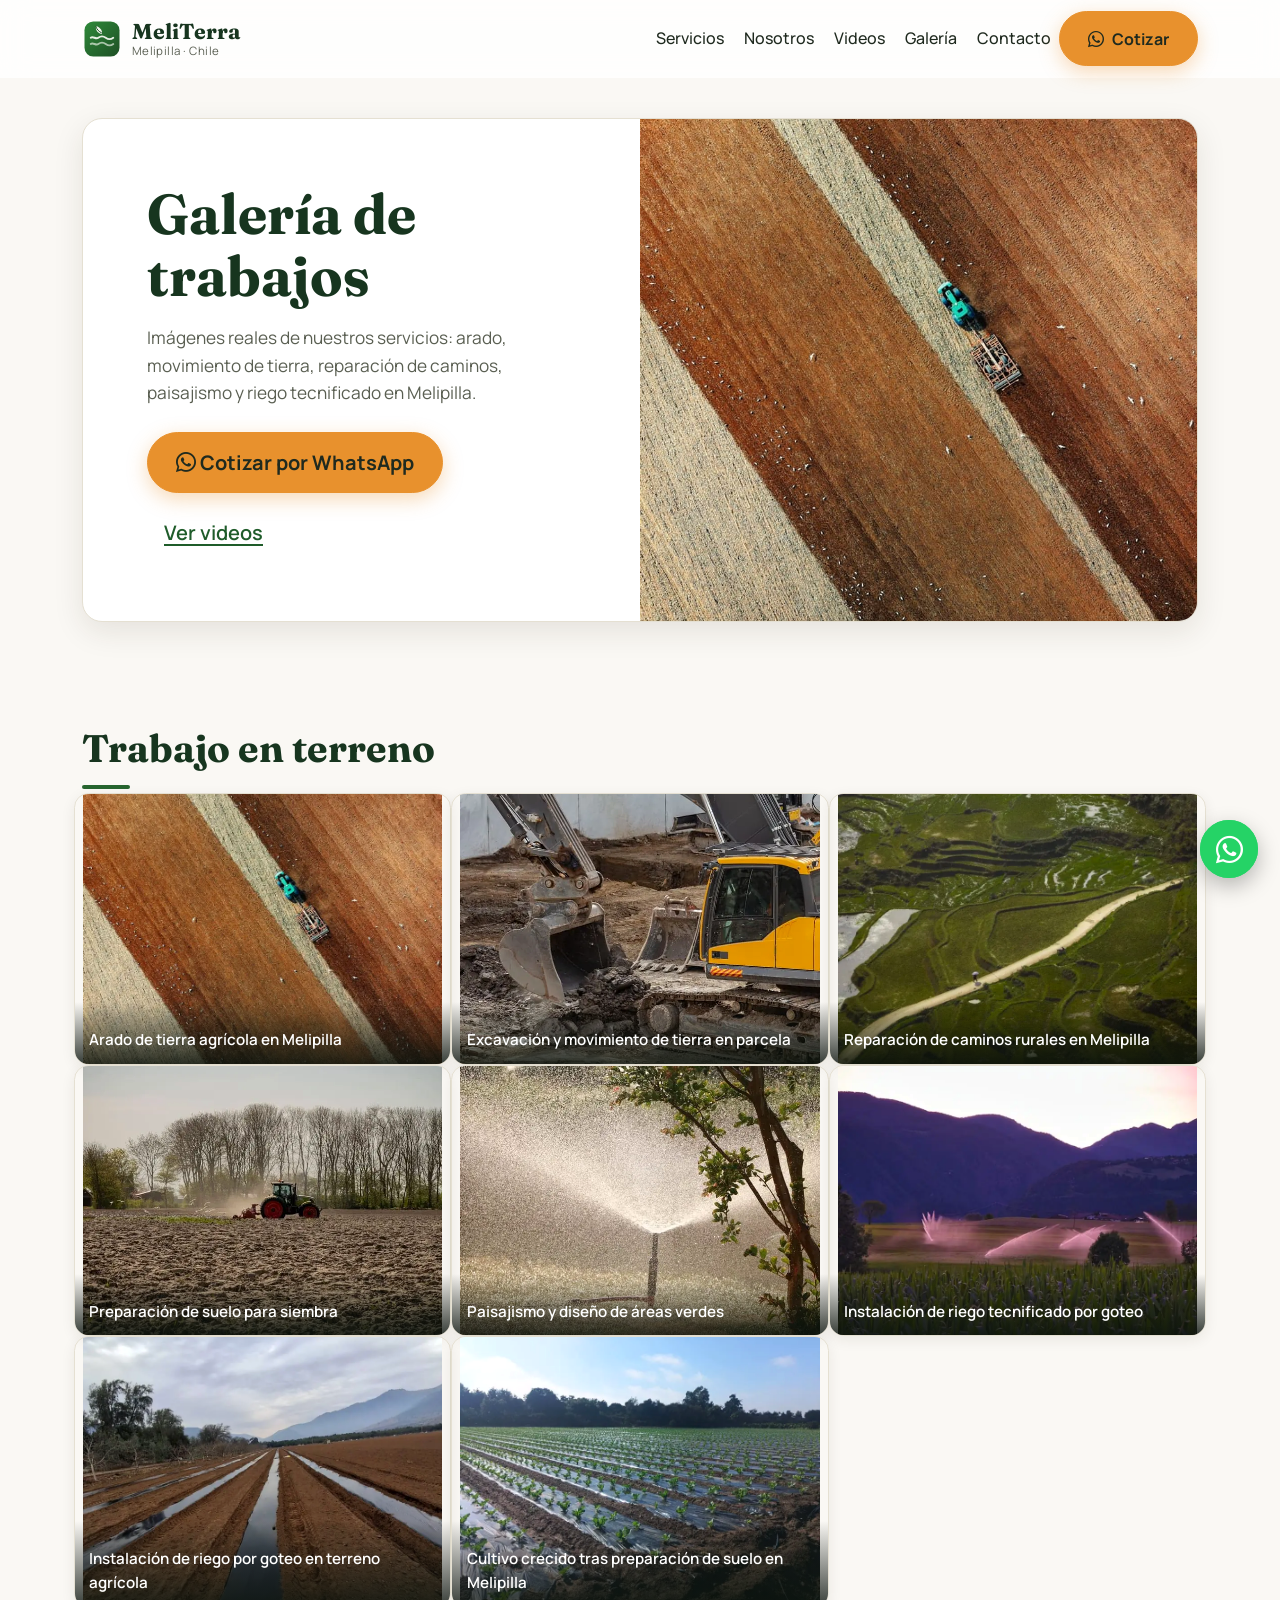
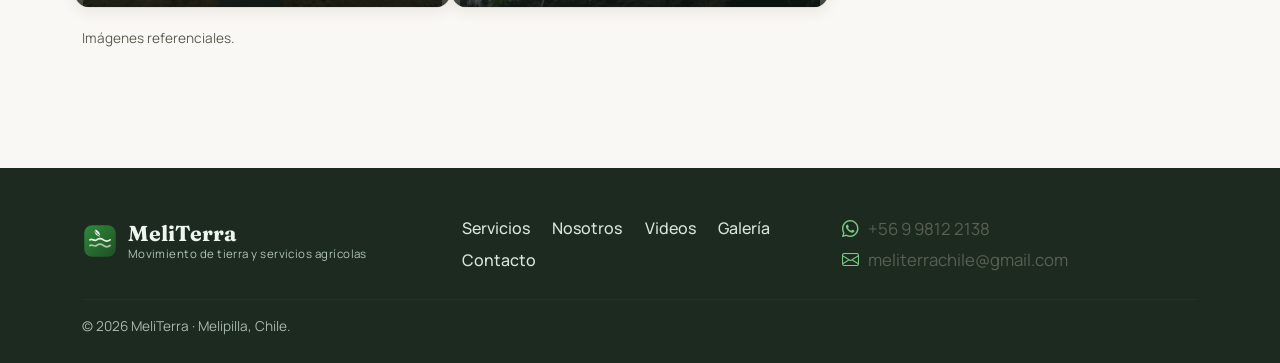
==== galeria.html @ a05f2b7d "Move gallery to galeria.html, add CTA section in index, update nav and sitemap" ====
<!DOCTYPE html>
<html lang="es" data-bs-theme="light">
<head>
  <meta charset="UTF-8">
  <meta name="viewport" content="width=device-width, initial-scale=1">
  <title>Galería — MeliTerra Melipilla</title>
  <meta name="description" content="Galería de fotos de MeliTerra: arado, movimiento de tierra, reparación de caminos, paisajismo y riego tecnificado en Melipilla y alrededores.">
  <meta name="theme-color" content="#27652f">
  <meta property="og:title" content="Galería — MeliTerra Melipilla">
  <meta property="og:description" content="Fotos de arado, movimiento de tierra, reparación de caminos, paisajismo y riego en Melipilla.">
  <meta property="og:type" content="website">
  <meta property="og:url" content="https://meliterra.cl/galeria.html">
  <meta property="og:image" content="https://meliterra.cl/assets/img/hero-tractor.jpg">
  <meta property="og:locale" content="es_CL">
  <meta name="twitter:card" content="summary_large_image">
  <meta name="twitter:title" content="Galería — MeliTerra Melipilla">
  <meta name="twitter:image" content="https://meliterra.cl/assets/img/hero-tractor.jpg">
  <link rel="canonical" href="https://meliterra.cl/galeria.html">
  <link rel="icon" href="assets/logo.svg" type="image/svg+xml">
  <link rel="preconnect" href="https://fonts.googleapis.com">
  <link rel="preconnect" href="https://fonts.gstatic.com" crossorigin>
  <link href="https://fonts.googleapis.com/css2?family=Fraunces:wght@600;700&family=Manrope:wght@400;500;600;700;800&display=swap" rel="stylesheet">
  <link href="https://cdn.jsdelivr.net/npm/bootstrap@5.3.3/dist/css/bootstrap.min.css" rel="stylesheet">
  <link href="https://cdn.jsdelivr.net/npm/bootstrap-icons@1.11.3/font/bootstrap-icons.min.css" rel="stylesheet">
  <link href="assets/css/styles.css" rel="stylesheet">
  <script type="application/ld+json">
  {
    "@context": "https://schema.org",
    "@type": "CollectionPage",
    "name": "Galería — MeliTerra Melipilla",
    "description": "Fotos de arado, movimiento de tierra, reparación de caminos, paisajismo y riego tecnificado en Melipilla y alrededores.",
    "url": "https://meliterra.cl/galeria.html",
    "isPartOf": {
      "@type": "WebSite",
      "name": "MeliTerra",
      "url": "https://meliterra.cl/"
    },
    "about": {
      "@type": "LocalBusiness",
      "name": "MeliTerra",
      "telephone": "+56998122138",
      "address": {
        "@type": "PostalAddress",
        "addressLocality": "Melipilla",
        "addressCountry": "CL"
      }
    }
  }
  </script>
</head>
<body>
  <a class="skip-link visually-hidden-focusable" href="#inicio">Saltar al contenido</a>

  <header class="site-header" id="topo">
    <nav class="navbar navbar-expand-lg" aria-label="Principal">
      <div class="container">
        <a class="navbar-brand" href="index.html#inicio">
          <img src="assets/logo.svg" alt="" width="40" height="40">
          <span class="brand-text">
            <span class="brand-name">MeliTerra</span>
            <span class="brand-sub">Melipilla · Chile</span>
          </span>
        </a>
        <div class="d-flex align-items-center gap-2 order-lg-2">
          <a class="btn btn-primary btn-wa-nav d-none d-sm-inline-flex align-items-center gap-2" href="https://wa.me/56998122138?text=Hola%20MeliTerra%2C%20quiero%20cotizar%20un%20servicio" target="_blank" rel="noopener">
            <i class="bi bi-whatsapp" aria-hidden="true"></i> Cotizar
          </a>
          <button class="navbar-toggler border-0" type="button" data-bs-toggle="collapse" data-bs-target="#navMenu" aria-controls="navMenu" aria-expanded="false" aria-label="Abrir menú">
            <span class="navbar-toggler-icon"></span>
          </button>
        </div>
        <div class="collapse navbar-collapse order-lg-1" id="navMenu">
          <ul class="navbar-nav ms-lg-auto align-items-lg-center gap-lg-1">
            <li class="nav-item"><a class="nav-link" href="index.html#servicios">Servicios</a></li>
            <li class="nav-item"><a class="nav-link" href="index.html#nosotros">Nosotros</a></li>
            <li class="nav-item"><a class="nav-link" href="meliterra-en-accion.html">Videos</a></li>
            <li class="nav-item"><a class="nav-link active" href="galeria.html">Galería</a></li>
            <li class="nav-item"><a class="nav-link" href="index.html#contacto">Contacto</a></li>
          </ul>
        </div>
      </div>
    </nav>
  </header>

  <main id="inicio">
    <!-- HERO -->
    <section class="hero" style="padding-bottom: 0;">
      <div class="container">
        <div class="row g-0 align-items-stretch hero-grid">
          <div class="col-lg-6 hero-panel">
            <h1 class="hero-title">Galería de trabajos</h1>
            <p class="hero-lead">
              Imágenes reales de nuestros servicios: arado, movimiento de tierra, reparación de caminos, paisajismo y riego tecnificado en Melipilla.
            </p>
            <div class="hero-actions d-flex flex-wrap align-items-center gap-3">
              <a class="btn btn-primary btn-lg" href="https://wa.me/56998122138?text=Hola%20MeliTerra%2C%20quiero%20cotizar%20un%20servicio" target="_blank" rel="noopener">
                <i class="bi bi-whatsapp" aria-hidden="true"></i> Cotizar por WhatsApp
              </a>
              <a class="btn btn-link btn-lg" href="meliterra-en-accion.html">Ver videos</a>
            </div>
          </div>
          <div class="col-lg-6 hero-media">
            <img src="assets/img/hero-tractor.jpg" alt="Tractor arando un campo en Melipilla, servicio de movimiento de tierra" class="hero-img">
          </div>
        </div>
      </div>
    </section>

    <!-- GALERÍA -->
    <section class="section" id="galeria">
      <div class="container">
        <h2 class="section-title">Trabajo en terreno</h2>
        <div class="row g-3 gallery-grid">
          <figure class="col-6 col-md-4 gallery-item reveal">
            <picture>
              <source srcset="assets/img/hero-tractor.webp" type="image/webp">
              <img src="assets/img/hero-tractor.jpg" alt="Tractor arando campo en Melipilla" loading="lazy">
            </picture>
            <figcaption>Arado de tierra agrícola en Melipilla</figcaption>
          </figure>
          <figure class="col-6 col-md-4 gallery-item reveal">
            <picture>
              <source srcset="assets/img/movimiento.webp" type="image/webp">
              <img src="assets/img/movimiento.jpg" alt="Retroexcavadora en servicio de movimiento de tierra" loading="lazy">
            </picture>
            <figcaption>Excavación y movimiento de tierra en parcela</figcaption>
          </figure>
          <figure class="col-6 col-md-4 gallery-item reveal">
            <picture>
              <source srcset="assets/img/caminos.webp" type="image/webp">
              <img src="assets/img/caminos.jpg" alt="Camino rural reparado en Melipilla" loading="lazy">
            </picture>
            <figcaption>Reparación de caminos rurales en Melipilla</figcaption>
          </figure>
          <figure class="col-6 col-md-4 gallery-item reveal">
            <picture>
              <source srcset="assets/img/arado.webp" type="image/webp">
              <img src="assets/img/arado.jpg" alt="Preparación agrícola de tierra en Melipilla" loading="lazy">
            </picture>
            <figcaption>Preparación de suelo para siembra</figcaption>
          </figure>
          <figure class="col-6 col-md-4 gallery-item reveal">
            <picture>
              <source srcset="assets/img/paisajismo.webp" type="image/webp">
              <img src="assets/img/paisajismo.jpg" alt="Paisajismo con riego tecnificado" loading="lazy">
            </picture>
            <figcaption>Paisajismo y diseño de áreas verdes</figcaption>
          </figure>
          <figure class="col-6 col-md-4 gallery-item reveal">
            <picture>
              <source srcset="assets/img/riego.webp" type="image/webp">
              <img src="assets/img/riego.jpg" alt="Sistema de riego tecnificado en zona agrícola" loading="lazy">
            </picture>
            <figcaption>Instalación de riego tecnificado por goteo</figcaption>
          </figure>
          <figure class="col-6 col-md-4 gallery-item reveal">
            <picture>
              <source srcset="assets/img/riego-campo-melipilla.webp" type="image/webp">
              <img src="assets/img/riego-campo-melipilla.jpg" alt="Instalación de riego por goteo en terreno agrícola" loading="lazy">
            </picture>
            <figcaption>Instalación de riego por goteo en terreno agrícola</figcaption>
          </figure>
          <figure class="col-6 col-md-4 gallery-item reveal">
            <picture>
              <source srcset="assets/img/cultivo-melipilla.webp" type="image/webp">
              <img src="assets/img/cultivo-melipilla.jpg" alt="Cultivo crecido tras preparación de suelo en Melipilla" loading="lazy">
            </picture>
            <figcaption>Cultivo crecido tras preparación de suelo en Melipilla</figcaption>
          </figure>
        </div>
        <p class="gallery-note text-body-secondary">Imágenes referenciales.</p>
      </div>
    </section>
  </main>

  <footer class="site-footer">
    <div class="container">
      <div class="row g-4 align-items-center">
        <div class="col-lg-4">
          <a class="navbar-brand" href="index.html#inicio">
            <img src="assets/logo.svg" alt="" width="36" height="36">
            <span class="brand-text">
              <span class="brand-name">MeliTerra</span>
              <span class="brand-sub">Movimiento de tierra y servicios agrícolas</span>
            </span>
          </a>
        </div>
        <div class="col-lg-4">
          <ul class="footer-links list-unstyled">
            <li><a href="index.html#servicios">Servicios</a></li>
            <li><a href="index.html#nosotros">Nosotros</a></li>
            <li><a href="meliterra-en-accion.html">Videos</a></li>
            <li><a href="galeria.html">Galería</a></li>
            <li><a href="index.html#contacto">Contacto</a></li>
          </ul>
        </div>
        <div class="col-lg-4">
          <p class="footer-contact mb-1"><i class="bi bi-whatsapp" aria-hidden="true"></i> +56 9 9812 2138</p>
          <p class="footer-contact mb-0"><i class="bi bi-envelope" aria-hidden="true"></i> meliterrachile@gmail.com</p>
        </div>
      </div>
      <hr class="footer-rule">
      <p class="footer-copy mb-0">© 2026 MeliTerra · Melipilla, Chile.</p>
    </div>
  </footer>

  <a class="wa-float" href="https://wa.me/56998122138?text=Hola%20MeliTerra%2C%20quiero%20cotizar%20un%20servicio" target="_blank" rel="noopener" aria-label="Cotizar por WhatsApp">
    <i class="bi bi-whatsapp" aria-hidden="true"></i>
  </a>

  <script src="https://cdn.jsdelivr.net/npm/bootstrap@5.3.3/dist/js/bootstrap.bundle.min.js"></script>
  <script src="assets/js/script.js"></script>
</body>
</html>
---- assets/css/styles.css ----
/* ============================================================
   MeliTerra — styles
   Verde de marca + tonos tierra cálidos + acento naranja para CTAs.
   Tema claro único (data-bs-theme="light").
   ============================================================ */

:root {
  --color-primary: #27652f;
  --color-primary-dark: #1c4a22;
  --color-primary-soft: #e6efe4;
  --color-secondary: #8a5a2b;
  --color-accent: #e8912d;
  --color-accent-dark: #d67e1c;
  --color-accent-deep: #b45309;
  --color-bg: #faf8f4;
  --color-bg-alt: #f1ede4;
  --color-text: #1f2a1f;
  --color-text-muted: #5a5f52;

  --bs-body-bg: var(--color-bg);
  --bs-body-color: var(--color-text);
  --bs-body-font-family: "Manrope", system-ui, -apple-system, "Segoe UI", sans-serif;
  --bs-body-font-weight: 400;
  --bs-body-line-height: 1.6;
  --bs-border-radius: .5rem;

  --bs-primary: #27652f;
  --bs-primary-rgb: 39, 101, 47;
  --bs-primary-bg-subtle: #e6efe4;
  --bs-primary-border-subtle: #c6dcc4;
  --bs-secondary-color: #5a5f52;
  --bs-link-color: #1f5c2a;
  --bs-link-color-rgb: 31, 92, 42;
  --bs-link-hover-color: #174521;
  --bs-link-hover-color-rgb: 23, 69, 33;
  --bs-focus-ring-color: rgba(232, 145, 45, .35);

  --mt-surface: #ffffff;
  --mt-surface-2: var(--color-bg-alt);
  --mt-border: #e5e0d2;
  --mt-ink-muted: var(--color-text-muted);
  --mt-heading: #17351f;
  --mt-earth: #8a5a2b;
  --mt-ochre: #b98a3e;
  --mt-wa: #25d366;
  --mt-wa-dark: #1fb457;
  --mt-hero-media-bg: #e3e6dc;
  --mt-shadow: 0 10px 30px rgba(50, 42, 22, .10);
  --mt-shadow-sm: 0 4px 14px rgba(50, 42, 22, .08);
}

html {
  scroll-behavior: smooth;
}

body {
  -webkit-font-smoothing: antialiased;
  text-rendering: optimizeLegibility;
  overflow-x: hidden;
}

section[id],
main[id] {
  scroll-margin-top: 76px;
}

::selection {
  background: rgba(232, 145, 45, .28);
}

:focus-visible {
  outline: 3px solid rgba(39, 101, 47, .55);
  outline-offset: 2px;
  border-radius: .25rem;
}

.skip-link {
  position: absolute;
  left: -9999px;
  z-index: 2000;
  top: 0;
}
.skip-link:focus {
  left: 1rem;
  top: 1rem;
  background: var(--mt-surface);
  color: var(--mt-heading);
  padding: .5rem .9rem;
  border-radius: .5rem;
  box-shadow: var(--mt-shadow);
}

/* ---------- Tipografía ---------- */

h1, h2, h3, .brand-name {
  font-family: "Fraunces", Georgia, serif;
  font-weight: 700;
  color: var(--mt-heading);
}

h1 { font-size: clamp(2.2rem, 5vw, 3.5rem); line-height: 1.1; }
h2 { font-size: clamp(1.6rem, 3vw, 2.4rem); }
h3 { font-size: 1.3rem; }

.section-title {
  margin: 0 0 1.25rem;
}
.section-title::after {
  content: "";
  display: block;
  width: 3rem;
  height: 4px;
  margin-top: .9rem;
  border-radius: 99px;
  background: var(--color-primary);
}

.section {
  padding-block: clamp(4rem, 8vw, 7rem);
}
.section-alt {
  background: var(--mt-surface-2);
  border-top: 1px solid var(--mt-border);
  border-bottom: 1px solid var(--mt-border);
}

.section-lead {
  font-size: 1.06rem;
  color: var(--mt-ink-muted);
  max-width: 60ch;
}

p {
  font-size: 1.05rem;
  line-height: 1.6;
  color: var(--mt-ink-muted);
}

/* ---------- Navbar ---------- */

.site-header {
  position: sticky;
  top: 0;
  z-index: 1030;
  background: color-mix(in srgb, var(--mt-surface) 82%, transparent);
  -webkit-backdrop-filter: blur(14px);
  backdrop-filter: blur(14px);
  border-bottom: 1px solid transparent;
  transition: border-color .25s ease, box-shadow .25s ease;
}
.site-header.scrolled {
  border-bottom-color: var(--mt-border);
  box-shadow: var(--mt-shadow-sm);
}

.navbar { padding-top: .7rem; padding-bottom: .7rem; }
.navbar-brand { display: inline-flex; align-items: center; gap: .6rem; }
.navbar-brand img { flex: 0 0 auto; }
.brand-text { display: flex; flex-direction: column; line-height: 1.15; }
.brand-name { font-size: 1.35rem; }
.brand-sub { font-size: .72rem; color: var(--mt-ink-muted); letter-spacing: .04em; }

.nav-link {
  font-weight: 500;
  color: var(--bs-body-color);
  padding: .5rem .85rem;
  border-radius: .5rem;
}
.nav-link:hover,
.nav-link.active {
  color: var(--bs-primary);
  background: var(--bs-primary-bg-subtle);
}

.navbar-toggler:focus { box-shadow: 0 0 0 3px var(--bs-focus-ring-color); }

/* Botones */
.btn { border-radius: .55rem; font-weight: 600; }
.btn-primary {
  background: var(--color-accent);
  border-color: var(--color-accent);
  color: #1f2a1f;
  font-weight: 700;
  padding: .9rem 1.75rem;
  border-radius: 999px;
  box-shadow: 0 6px 20px rgba(232, 145, 45, .35);
  transition: transform .2s ease, box-shadow .2s ease, background-color .2s ease;
}
.btn-primary:hover,
.btn-primary:focus,
.btn-primary:active,
.btn-primary:disabled,
.btn-primary.disabled {
  background: var(--color-accent-dark);
  border-color: var(--color-accent-dark);
  color: #1f2a1f;
  transform: translateY(-2px);
  box-shadow: 0 10px 26px rgba(232, 145, 45, .45);
}
.btn-outline-primary {
  --bs-btn-color: var(--color-accent-deep);
  --bs-btn-border-color: var(--color-accent-deep);
  color: var(--color-accent-deep);
  border-color: var(--color-accent-deep);
  border-radius: 999px;
  padding: .65rem 1.4rem;
  font-weight: 700;
  transition: background-color .2s ease, color .2s ease, transform .2s ease, box-shadow .2s ease;
}
.btn-outline-primary:hover,
.btn-outline-primary:focus,
.btn-outline-primary:active {
  background: var(--color-accent);
  border-color: var(--color-accent);
  color: #1f2a1f;
  transform: translateY(-2px);
  box-shadow: 0 8px 20px rgba(232, 145, 45, .3);
}
.btn-link {
  color: var(--bs-link-color);
  text-decoration: underline;
  text-underline-offset: 4px;
}

/* ---------- Hero ---------- */

.hero { padding: 2.5rem 0 0; }
.hero-grid {
  background: var(--mt-surface);
  border: 1px solid var(--mt-border);
  border-radius: 1.25rem;
  overflow: hidden;
  box-shadow: var(--mt-shadow);
}

.hero-panel {
  display: flex;
  flex-direction: column;
  justify-content: center;
  padding: clamp(2rem, 5vw, 4rem);
}
.hero-title {
  margin: 0 0 1.1rem;
  text-wrap: balance;
}
.hero-panel > * {
  opacity: 0;
  transform: translateY(18px);
  animation: hero-in .7s cubic-bezier(.22, .61, .36, 1) forwards;
}
.hero-panel > *:nth-child(1) { animation-delay: .06s; }
.hero-panel > *:nth-child(2) { animation-delay: .14s; }
.hero-panel > *:nth-child(3) { animation-delay: .22s; }
.hero-panel > *:nth-child(4) { animation-delay: .3s; }
@keyframes hero-in {
  to { opacity: 1; transform: none; }
}
.hero-lead {
  font-size: 1.08rem;
  color: var(--mt-ink-muted);
  max-width: 46ch;
  margin-bottom: 1.6rem;
}
.hero-list { display: grid; gap: .55rem; margin-bottom: 2rem; }
.hero-list li {
  display: flex;
  align-items: center;
  gap: .65rem;
  font-weight: 500;
}
.hero-list i { color: var(--bs-primary); font-size: 1.15rem; }

.hero-media {
  position: relative;
  min-height: 420px;
  background: var(--mt-hero-media-bg);
}
.hero-img {
  position: absolute;
  inset: 0;
  width: 100%;
  height: 100%;
  object-fit: cover;
}

.hero-badge {
  position: absolute;
  left: 1.25rem;
  bottom: 1.25rem;
  display: flex;
  align-items: center;
  gap: .8rem;
  max-width: calc(100% - 2.5rem);
  padding: .85rem 1.1rem;
  border-radius: .9rem;
  background: color-mix(in srgb, var(--mt-surface) 88%, transparent);
  -webkit-backdrop-filter: blur(10px);
  backdrop-filter: blur(10px);
  border: 1px solid var(--mt-border);
  box-shadow: var(--mt-shadow-sm);
}
.hero-badge-icon {
  flex: 0 0 auto;
  width: 40px;
  height: 40px;
  display: inline-flex;
  align-items: center;
  justify-content: center;
  border-radius: 50%;
  background: var(--bs-primary);
  color: #fff;
  font-size: 1.1rem;
}
.hero-badge strong { display: block; color: var(--mt-heading); }
.hero-badge small { color: var(--mt-ink-muted); }

/* ---------- Franja de cobertura ---------- */

.coverage {
  padding: 1.15rem 0;
  border-bottom: 1px solid var(--mt-border);
}
.coverage-list {
  display: flex;
  flex-wrap: wrap;
  justify-content: center;
  gap: .4rem 1.6rem;
  margin: 0;
}
.coverage-list li {
  display: inline-flex;
  align-items: center;
  gap: .4rem;
  font-size: .95rem;
  font-weight: 500;
  color: var(--mt-ink-muted);
}
.coverage-list i { color: var(--bs-primary); }

/* ---------- Servicios ---------- */

.service-feature {
  border: 1px solid var(--mt-border);
  border-radius: 1.1rem;
  overflow: hidden;
  background: var(--mt-surface);
  margin-bottom: 1.5rem;
  box-shadow: var(--mt-shadow-sm);
}
.service-feature-img {
  width: 100%;
  height: 100%;
  min-height: 300px;
  object-fit: cover;
  filter: saturate(1.05) contrast(1.02);
}
.service-feature-body {
  padding: clamp(1.5rem, 4vw, 2.75rem);
}
.service-feature-body p {
  color: var(--mt-ink-muted);
  max-width: 52ch;
}

.service-grid { align-items: stretch; --bs-gutter-x: 2rem; --bs-gutter-y: 2rem; }
.service-card {
  height: 100%;
  display: flex;
  flex-direction: column;
  background: #fff;
  border: 1px solid var(--mt-border);
  border-radius: 1rem;
  overflow: hidden;
  box-shadow: 0 4px 20px rgba(0, 0, 0, .06);
  transition: transform .3s ease, box-shadow .3s ease, border-color .3s ease;
}
.service-card:hover {
  transform: translateY(-4px);
  border-color: var(--bs-primary-border-subtle);
  box-shadow: 0 10px 30px rgba(0, 0, 0, .10);
}
.service-card-img {
  width: 100%;
  aspect-ratio: 4 / 3;
  object-fit: cover;
  filter: saturate(1.05) contrast(1.02);
}
.service-card-body {
  display: flex;
  flex-direction: column;
  flex: 1;
  padding: 1.25rem 1.5rem 1.5rem;
  gap: 1rem;
}
.service-card-body h3 { margin: 0; }
.service-card-body p {
  color: var(--mt-ink-muted);
  flex: 1;
  margin: 0;
}
.service-card-body .btn {
  align-self: flex-start;
}

/* ---------- Nosotros ---------- */

.about-list { display: grid; gap: .9rem; margin-top: 1.5rem; }
.about-list li {
  display: flex;
  align-items: center;
  gap: .8rem;
  font-weight: 500;
}
.about-list i {
  flex: 0 0 auto;
  width: 38px;
  height: 38px;
  display: inline-flex;
  align-items: center;
  justify-content: center;
  border-radius: 50%;
  background: var(--bs-primary-bg-subtle);
  color: var(--bs-primary);
  font-size: 1.1rem;
}

.quote-card {
  border: 1px solid var(--mt-border);
  border-radius: 1rem;
  background: var(--mt-surface);
  padding: 1.75rem 1.75rem 1.5rem;
  box-shadow: var(--mt-shadow-sm);
}
.quote-card .quote-mark {
  display: inline-flex;
  align-items: center;
  justify-content: center;
  width: 44px;
  height: 44px;
  border-radius: 50%;
  background: var(--bs-primary);
  color: #fff;
  font-size: 1.35rem;
  margin-bottom: 1rem;
}
.quote-card blockquote { margin-bottom: .75rem; }
.quote-card blockquote p {
  font-size: 1.15rem;
  font-weight: 500;
  color: var(--mt-heading);
  font-style: italic;
}
.quote-card footer {
  color: var(--mt-ink-muted);
  font-size: .9rem;
  font-weight: 600;
  letter-spacing: .02em;
}

/* ---------- Galería ---------- */

.gallery-item {
  position: relative;
  margin: 0;
  border-radius: .9rem;
  overflow: hidden;
  border: 1px solid var(--mt-border);
  box-shadow: var(--mt-shadow-sm);
}
.gallery-item.reveal {
  transform: translateY(24px) scale(.96);
  transform-origin: center bottom;
}
.gallery-item.reveal.visible { transform: none; }
.gallery-item img {
  width: 100%;
  aspect-ratio: 4 / 3;
  object-fit: cover;
  filter: saturate(1.05) contrast(1.02);
  display: block;
  transition: transform .45s cubic-bezier(.22, .61, .36, 1);
}
.gallery-item:hover img { transform: scale(1.05); }
.gallery-item figcaption {
  position: absolute;
  left: 0;
  right: 0;
  bottom: 0;
  padding: 1.6rem .9rem .7rem;
  background: linear-gradient(to top, rgba(12, 20, 14, .82), transparent);
  color: #fff;
  font-weight: 600;
  font-size: .95rem;
}
.gallery-note { margin-top: 1.25rem; font-size: .85rem; }

/* ---------- Contacto ---------- */

.contact-list { display: grid; gap: .85rem; }
.contact-item {
  display: flex;
  align-items: center;
  gap: 1rem;
  padding: .85rem 1rem;
  border: 1px solid var(--mt-border);
  border-radius: .85rem;
  background: var(--mt-surface);
  color: var(--bs-body-color);
  text-decoration: none;
  transition: border-color .2s ease, box-shadow .2s ease, transform .2s ease;
}
a.contact-item:hover {
  border-color: var(--bs-primary-border-subtle);
  box-shadow: var(--mt-shadow-sm);
  transform: translateY(-2px);
}
.contact-icon {
  flex: 0 0 auto;
  width: 44px;
  height: 44px;
  display: inline-flex;
  align-items: center;
  justify-content: center;
  border-radius: 50%;
  background: var(--bs-primary-bg-subtle);
  color: var(--bs-primary);
  font-size: 1.2rem;
}
.contact-item strong { display: block; }
.contact-item span span { color: var(--mt-ink-muted); }

.quote-form {
  background: var(--mt-surface);
  border: 1px solid var(--mt-border);
  border-radius: 1.1rem;
  padding: clamp(1.4rem, 3vw, 2rem);
  box-shadow: var(--mt-shadow-sm);
}
.form-label { font-weight: 600; }
.form-control, .form-select {
  background-color: var(--mt-surface-2);
  border-color: var(--mt-border);
  color: var(--bs-body-color);
  border-radius: .55rem;
  padding: .65rem .9rem;
}
.form-control::placeholder { color: var(--mt-ink-muted); }
.form-control:focus, .form-select:focus {
  background-color: var(--mt-surface);
  border-color: var(--bs-primary);
  box-shadow: 0 0 0 .25rem var(--bs-focus-ring-color);
  color: var(--bs-body-color);
}
.form-hint { min-height: 1.2rem; margin-top: .75rem; font-size: .9rem; }

/* ---------- Footer ---------- */

.site-footer {
  background: #1c2a20;
  color: #d8e4dc;
  padding: 3rem 0 1.6rem;
}
.site-footer .navbar-brand { margin: 0; }
.site-footer .brand-name { color: #eef5ef; }
.site-footer .brand-sub { color: #b0c4b5; }
.footer-links {
  display: flex;
  flex-wrap: wrap;
  gap: .4rem 1.4rem;
  margin: 0;
}
.footer-links a {
  color: #d8e4dc;
  text-decoration: none;
  font-weight: 500;
}
.footer-links a:hover { color: #7cc986; text-decoration: underline; text-underline-offset: 3px; }
.footer-contact i { color: #7cc986; margin-right: .4rem; }
.footer-rule { border-color: rgba(255, 255, 255, .12); margin: 1.6rem 0 1rem; }
.footer-copy { font-size: .85rem; color: #a8b8ad; }

/* ---------- WhatsApp flotante ---------- */

.wa-float {
  position: fixed;
  right: 1.35rem;
  bottom: 1.35rem;
  z-index: 1050;
  width: 58px;
  height: 58px;
  display: inline-flex;
  align-items: center;
  justify-content: center;
  border-radius: 50%;
  background: var(--mt-wa);
  color: #fff;
  font-size: 1.7rem;
  box-shadow: 0 8px 22px rgba(0, 0, 0, .28);
  transition: transform .2s ease, background .2s ease;
}
.wa-float:hover {
  transform: translateY(-3px) scale(1.04);
  background: var(--mt-wa-dark);
  color: #fff;
}
.wa-float::after {
  content: "";
  position: absolute;
  inset: 0;
  border-radius: 50%;
  border: 2px solid var(--mt-wa);
  animation: wa-pulse 2.2s ease-out infinite;
}
@keyframes wa-pulse {
  0%   { transform: scale(1); opacity: .7; }
  70%  { transform: scale(1.45); opacity: 0; }
  100% { transform: scale(1.45); opacity: 0; }
}

/* ---------- Animaciones ---------- */

.reveal {
  opacity: 0;
  transform: translateY(24px);
}
.reveal.visible {
  opacity: 1;
  transform: none;
  transition: opacity .6s cubic-bezier(.22, .61, .36, 1), transform .6s cubic-bezier(.22, .61, .36, 1);
}
.service-grid > .col-md-6:nth-child(2) .reveal { transition-delay: .08s; }
.service-grid > .col-md-6:nth-child(3) .reveal { transition-delay: .16s; }
.service-grid > .col-md-6:nth-child(4) .reveal { transition-delay: .24s; }
.gallery-grid .reveal:nth-child(2) { transition-delay: .06s; }
.gallery-grid .reveal:nth-child(3) { transition-delay: .12s; }
.gallery-grid .reveal:nth-child(4) { transition-delay: .18s; }
.gallery-grid .reveal:nth-child(5) { transition-delay: .24s; }
.gallery-grid .reveal:nth-child(6) { transition-delay: .3s; }

@media (prefers-reduced-motion: reduce) {
  html { scroll-behavior: auto; }
  .hero-panel > * { opacity: 1; transform: none; animation: none; }
  .reveal { opacity: 1; transform: none; transition: none; }
  .reveal.visible { transition: none; }
  .wa-float::after { animation: none; }
  .gallery-item img { transition: none; }
  .service-card { transition: none; }
}

/* ---------- Responsive ---------- */

@media (max-width: 991.98px) {
  .navbar-collapse {
    background: var(--mt-surface);
    border: 1px solid var(--mt-border);
    border-radius: .9rem;
    padding: .8rem;
    margin-top: .6rem;
    box-shadow: var(--mt-shadow-sm);
  }
  .hero-media { min-height: 340px; }
  .coverage-list { justify-content: flex-start; }
  .service-feature-img { min-height: 240px; }
}

@media (max-width: 575.98px) {
  .section { padding: 3.25rem 0; }
  .hero { padding-top: 1.5rem; }
  .hero-media { min-height: 280px; }
  .gallery-item figcaption { font-size: .82rem; padding-top: 1.2rem; }
  .wa-float { width: 54px; height: 54px; font-size: 1.55rem; right: 1rem; bottom: 1rem; }
}
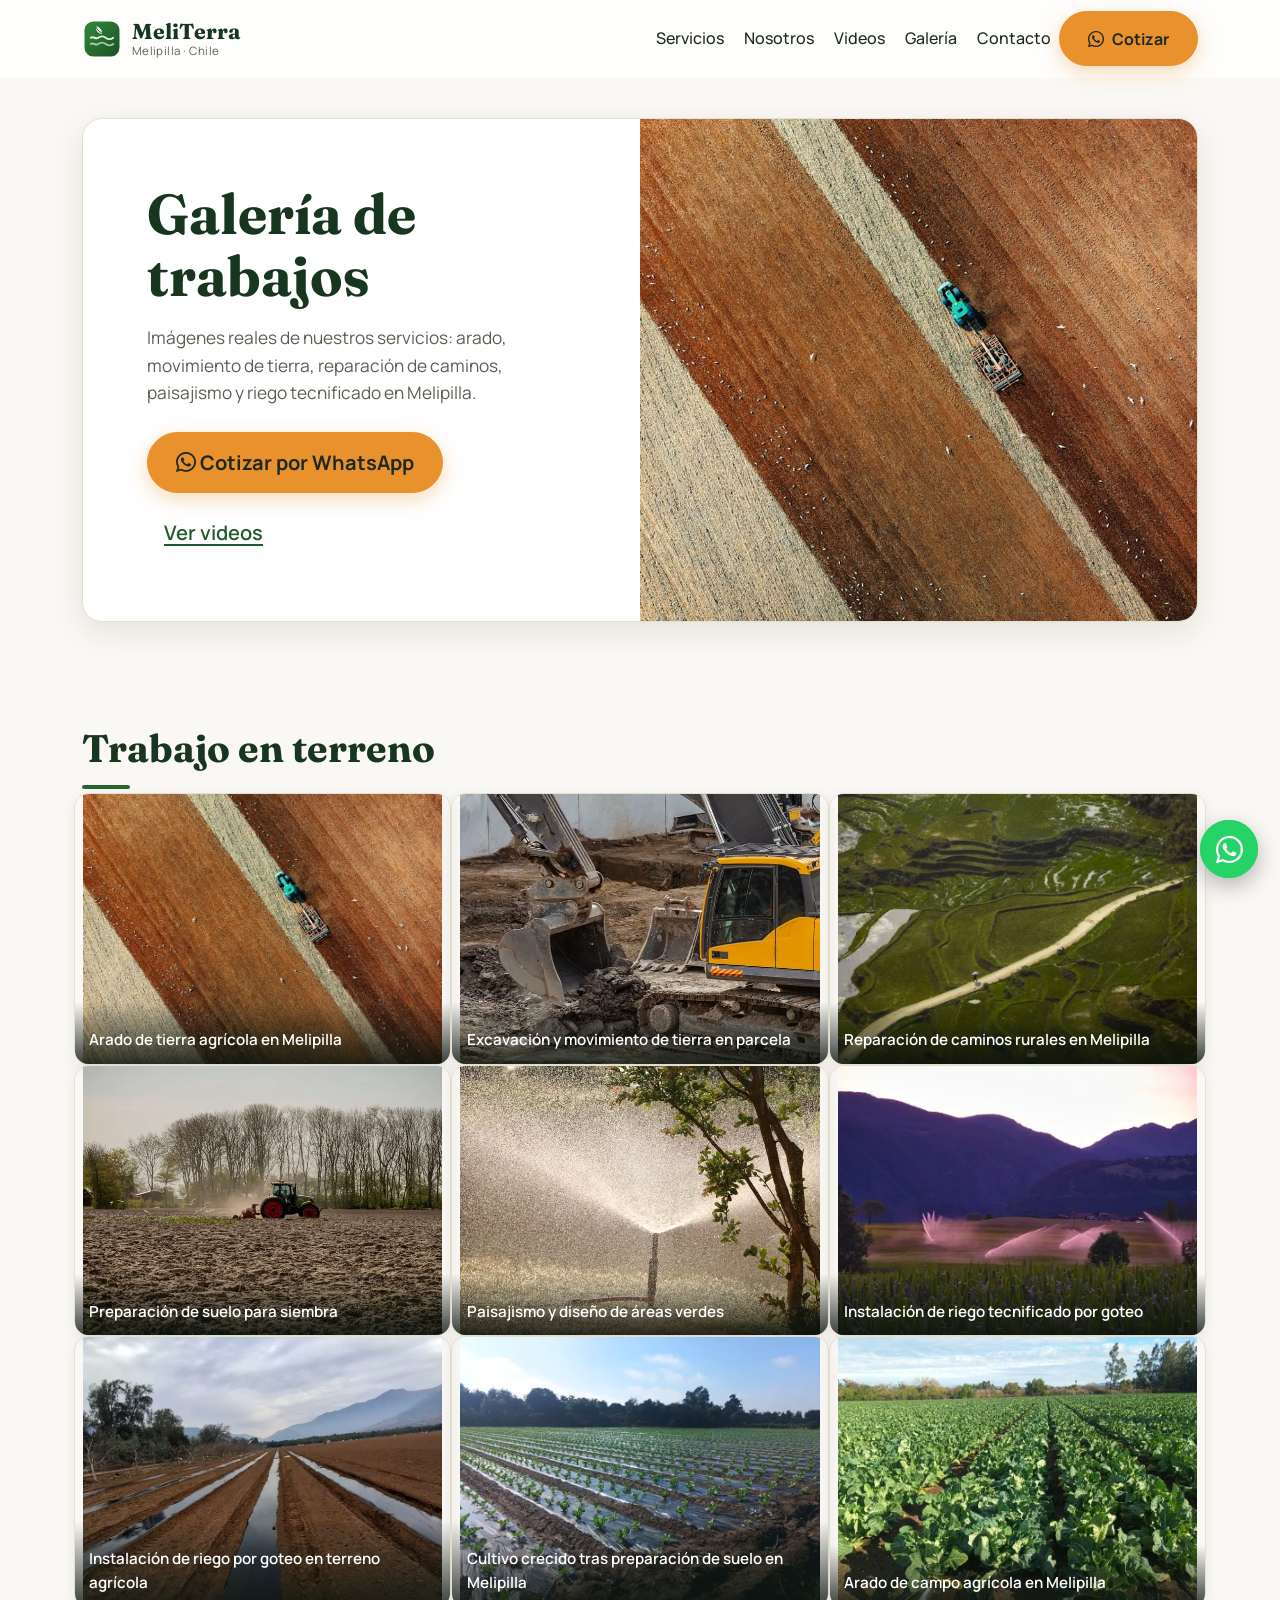
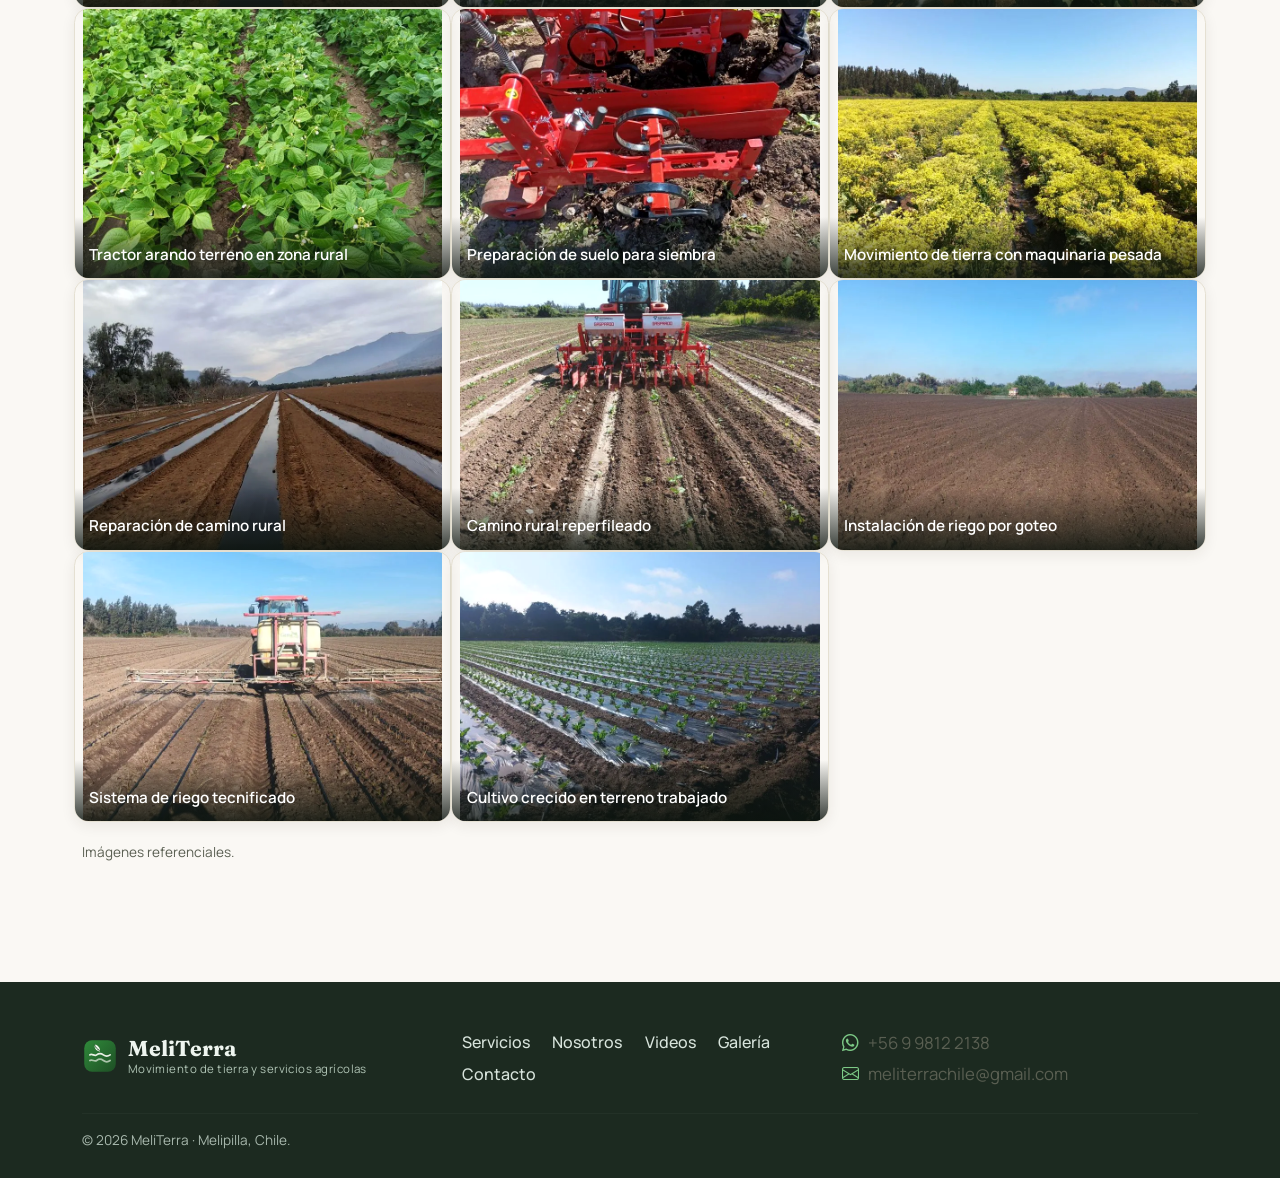
==== commit 501f3d93: "Add 9 optimized images from Seleccionadas to gallery (17 total)" ====
--- a/galeria.html
+++ b/galeria.html
@@ -167,6 +167,69 @@
             </picture>
             <figcaption>Cultivo crecido tras preparación de suelo en Melipilla</figcaption>
           </figure>
+          <figure class="col-6 col-md-4 gallery-item reveal">
+            <picture>
+              <source srcset="assets/img/arado-campo-01.webp" type="image/webp">
+              <img src="assets/img/arado-campo-01.jpg" alt="Arado de campo agrícola en Melipilla" loading="lazy">
+            </picture>
+            <figcaption>Arado de campo agrícola en Melipilla</figcaption>
+          </figure>
+          <figure class="col-6 col-md-4 gallery-item reveal">
+            <picture>
+              <source srcset="assets/img/arado-campo-02.webp" type="image/webp">
+              <img src="assets/img/arado-campo-02.jpg" alt="Tractor arando terreno en zona rural de Melipilla" loading="lazy">
+            </picture>
+            <figcaption>Tractor arando terreno en zona rural</figcaption>
+          </figure>
+          <figure class="col-6 col-md-4 gallery-item reveal">
+            <picture>
+              <source srcset="assets/img/preparacion-suelo-01.webp" type="image/webp">
+              <img src="assets/img/preparacion-suelo-01.jpg" alt="Preparación de suelo para siembra en Melipilla" loading="lazy">
+            </picture>
+            <figcaption>Preparación de suelo para siembra</figcaption>
+          </figure>
+          <figure class="col-6 col-md-4 gallery-item reveal">
+            <picture>
+              <source srcset="assets/img/movimiento-tierra-01.webp" type="image/webp">
+              <img src="assets/img/movimiento-tierra-01.jpg" alt="Movimiento de tierra con maquinaria pesada" loading="lazy">
+            </picture>
+            <figcaption>Movimiento de tierra con maquinaria pesada</figcaption>
+          </figure>
+          <figure class="col-6 col-md-4 gallery-item reveal">
+            <picture>
+              <source srcset="assets/img/caminos-rurales-01.webp" type="image/webp">
+              <img src="assets/img/caminos-rurales-01.jpg" alt="Reparación de camino rural en Melipilla" loading="lazy">
+            </picture>
+            <figcaption>Reparación de camino rural</figcaption>
+          </figure>
+          <figure class="col-6 col-md-4 gallery-item reveal">
+            <picture>
+              <source srcset="assets/img/caminos-rurales-02.webp" type="image/webp">
+              <img src="assets/img/caminos-rurales-02.jpg" alt="Camino rural reperfileado en zona de Melipilla" loading="lazy">
+            </picture>
+            <figcaption>Camino rural reperfileado</figcaption>
+          </figure>
+          <figure class="col-6 col-md-4 gallery-item reveal">
+            <picture>
+              <source srcset="assets/img/riego-goteo-01.webp" type="image/webp">
+              <img src="assets/img/riego-goteo-01.jpg" alt="Instalación de riego por goteo en Melipilla" loading="lazy">
+            </picture>
+            <figcaption>Instalación de riego por goteo</figcaption>
+          </figure>
+          <figure class="col-6 col-md-4 gallery-item reveal">
+            <picture>
+              <source srcset="assets/img/riego-goteo-02.webp" type="image/webp">
+              <img src="assets/img/riego-goteo-02.jpg" alt="Sistema de riego tecnificado en terreno agrícola" loading="lazy">
+            </picture>
+            <figcaption>Sistema de riego tecnificado</figcaption>
+          </figure>
+          <figure class="col-6 col-md-4 gallery-item reveal">
+            <picture>
+              <source srcset="assets/img/cultivo-01.webp" type="image/webp">
+              <img src="assets/img/cultivo-01.jpg" alt="Cultivo crecido en terreno trabajado por MeliTerra" loading="lazy">
+            </picture>
+            <figcaption>Cultivo crecido en terreno trabajado</figcaption>
+          </figure>
         </div>
         <p class="gallery-note text-body-secondary">Imágenes referenciales.</p>
       </div>
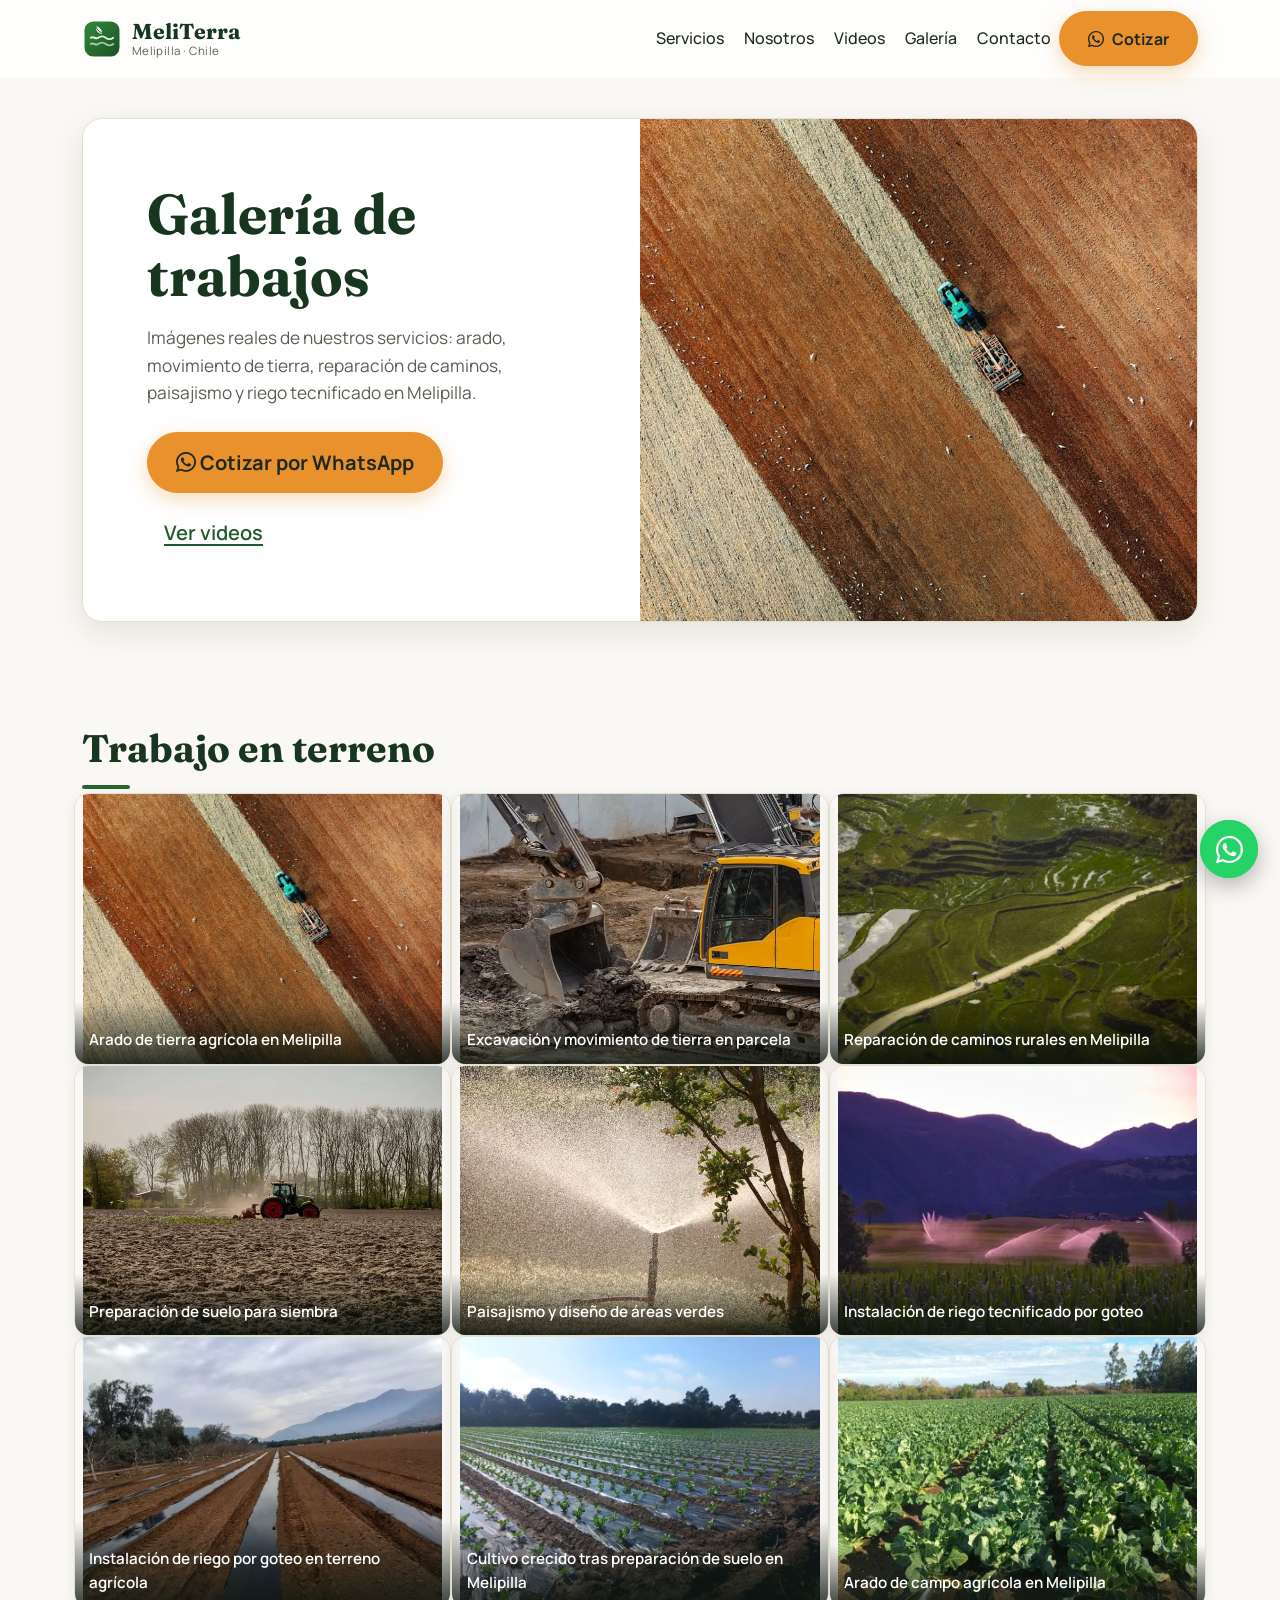
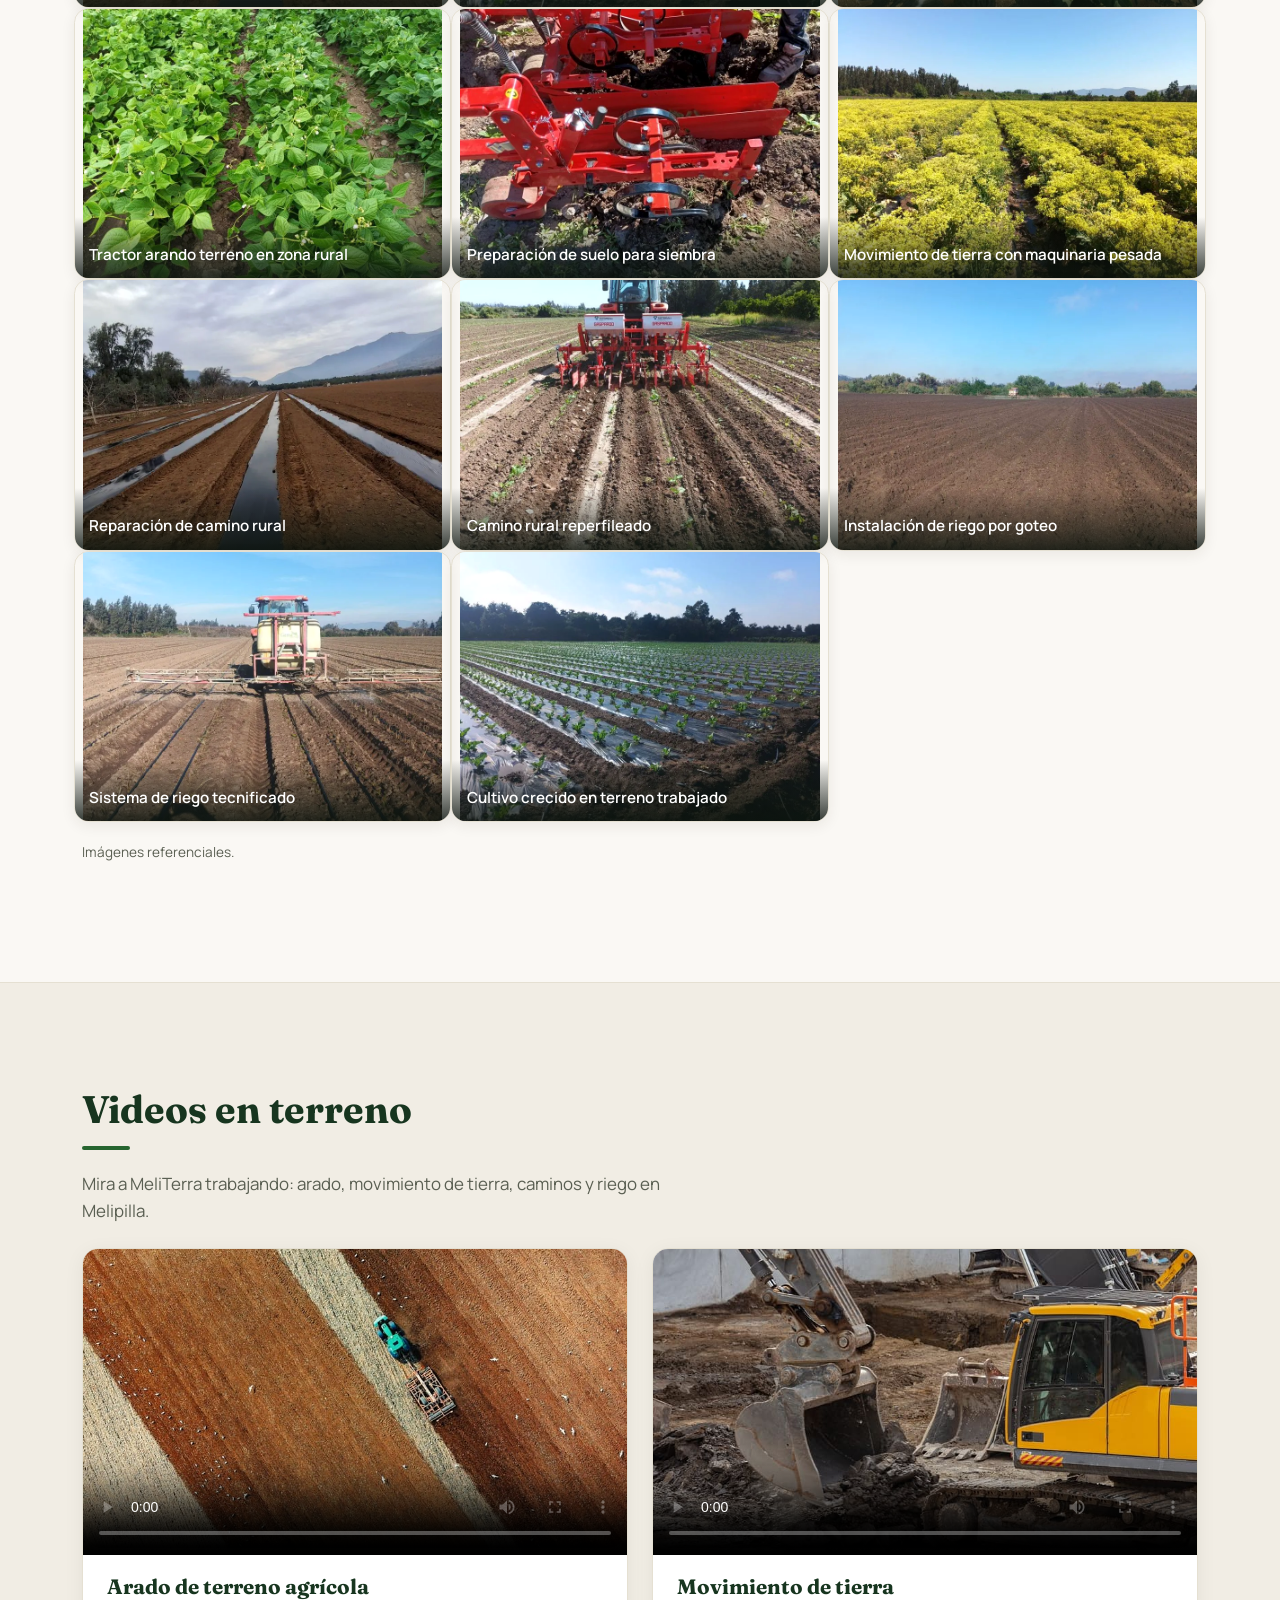
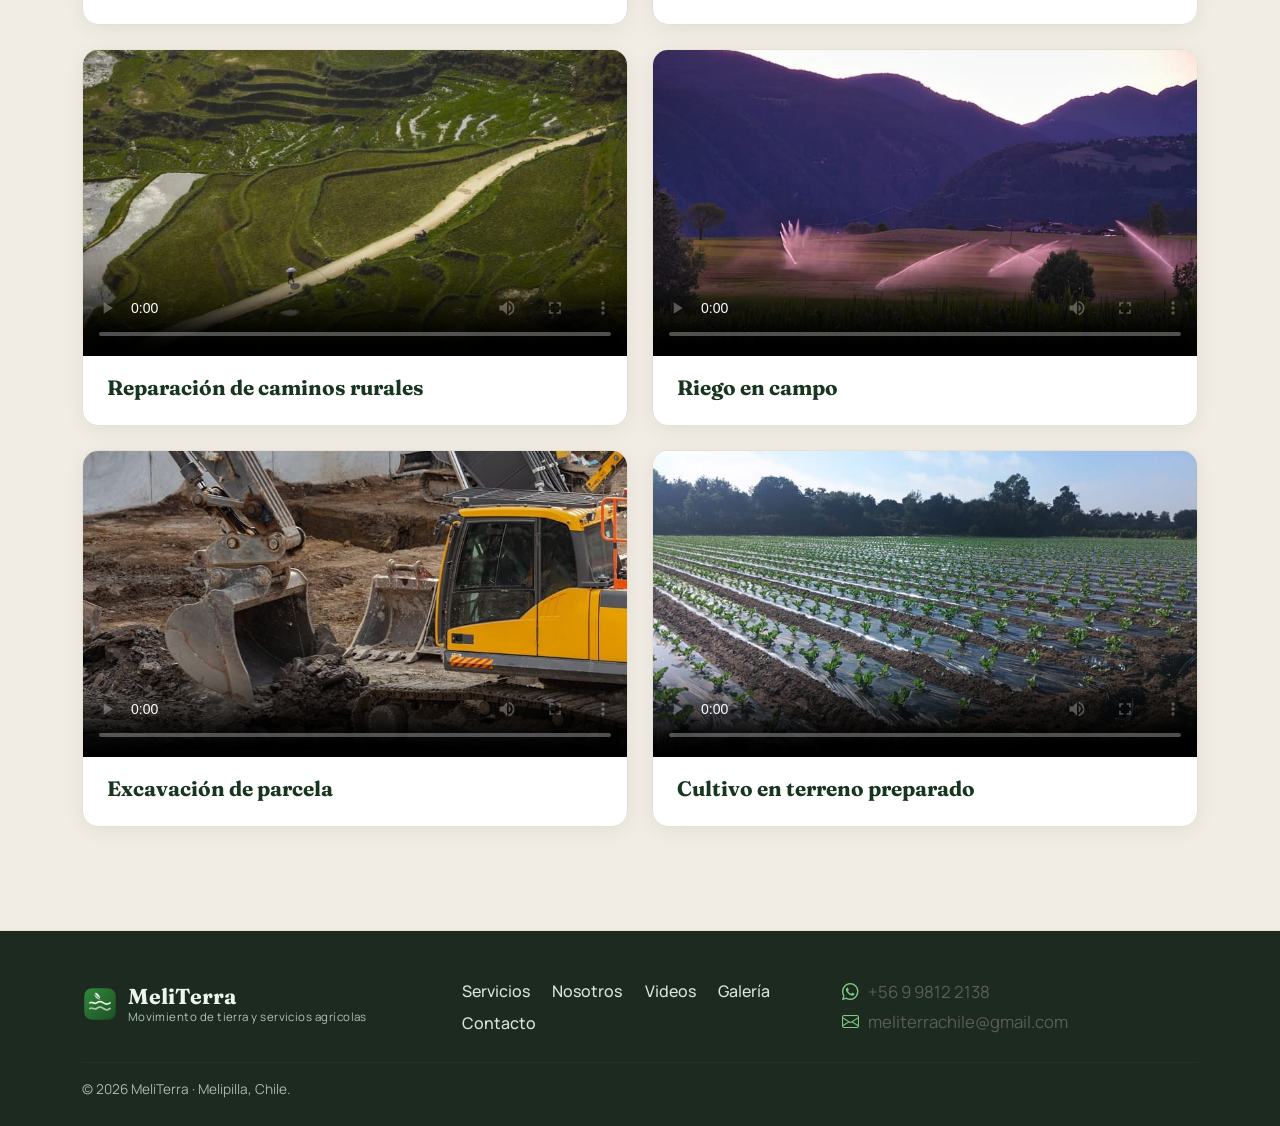
==== commit 1b0294cf: "Merge videos into galeria.html, remove meliterra-en-accion.html, update nav and sitemap" ====
--- a/galeria.html
+++ b/galeria.html
@@ -3,11 +3,11 @@
 <head>
   <meta charset="UTF-8">
   <meta name="viewport" content="width=device-width, initial-scale=1">
-  <title>Galería — MeliTerra Melipilla</title>
-  <meta name="description" content="Galería de fotos de MeliTerra: arado, movimiento de tierra, reparación de caminos, paisajismo y riego tecnificado en Melipilla y alrededores.">
+  <title>Galería y Videos — MeliTerra Melipilla</title>
+  <meta name="description" content="Galería de fotos y videos de MeliTerra: arado, movimiento de tierra, reparación de caminos, paisajismo y riego tecnificado en Melipilla y alrededores.">
   <meta name="theme-color" content="#27652f">
-  <meta property="og:title" content="Galería — MeliTerra Melipilla">
-  <meta property="og:description" content="Fotos de arado, movimiento de tierra, reparación de caminos, paisajismo y riego en Melipilla.">
+  <meta property="og:title" content="Galería y Videos — MeliTerra Melipilla">
+  <meta property="og:description" content="Fotos y videos de arado, movimiento de tierra, reparación de caminos, paisajismo y riego en Melipilla.">
   <meta property="og:type" content="website">
   <meta property="og:url" content="https://meliterra.cl/galeria.html">
   <meta property="og:image" content="https://meliterra.cl/assets/img/hero-tractor.jpg">
@@ -27,8 +27,8 @@
   {
     "@context": "https://schema.org",
     "@type": "CollectionPage",
-    "name": "Galería — MeliTerra Melipilla",
-    "description": "Fotos de arado, movimiento de tierra, reparación de caminos, paisajismo y riego tecnificado en Melipilla y alrededores.",
+    "name": "Galería y Videos — MeliTerra Melipilla",
+    "description": "Fotos y videos de arado, movimiento de tierra, reparación de caminos, paisajismo y riego tecnificado en Melipilla y alrededores.",
     "url": "https://meliterra.cl/galeria.html",
     "isPartOf": {
       "@type": "WebSite",
@@ -73,7 +73,7 @@
           <ul class="navbar-nav ms-lg-auto align-items-lg-center gap-lg-1">
             <li class="nav-item"><a class="nav-link" href="index.html#servicios">Servicios</a></li>
             <li class="nav-item"><a class="nav-link" href="index.html#nosotros">Nosotros</a></li>
-            <li class="nav-item"><a class="nav-link" href="meliterra-en-accion.html">Videos</a></li>
+            <li class="nav-item"><a class="nav-link" href="#videos">Videos</a></li>
             <li class="nav-item"><a class="nav-link active" href="galeria.html">Galería</a></li>
             <li class="nav-item"><a class="nav-link" href="index.html#contacto">Contacto</a></li>
           </ul>
@@ -96,7 +96,7 @@
               <a class="btn btn-primary btn-lg" href="https://wa.me/56998122138?text=Hola%20MeliTerra%2C%20quiero%20cotizar%20un%20servicio" target="_blank" rel="noopener">
                 <i class="bi bi-whatsapp" aria-hidden="true"></i> Cotizar por WhatsApp
               </a>
-              <a class="btn btn-link btn-lg" href="meliterra-en-accion.html">Ver videos</a>
+              <a class="btn btn-link btn-lg" href="#videos">Ver videos</a>
             </div>
           </div>
           <div class="col-lg-6 hero-media">
@@ -232,6 +232,82 @@
           </figure>
         </div>
         <p class="gallery-note text-body-secondary">Imágenes referenciales.</p>
+      </div>
+    </section>
+
+    <!-- VIDEOS -->
+    <section class="section section-alt" id="videos">
+      <div class="container">
+        <h2 class="section-title">Videos en terreno</h2>
+        <p class="section-lead mb-4">Mira a MeliTerra trabajando: arado, movimiento de tierra, caminos y riego en Melipilla.</p>
+
+        <div class="row g-4">
+          <div class="col-md-6">
+            <article class="service-card reveal">
+              <video controls preload="metadata" poster="assets/img/hero-tractor.jpg" class="w-100" style="aspect-ratio:16/9; object-fit:cover;">
+                <source src="assets/video/arado-terreno-melipilla.mp4" type="video/mp4">
+              </video>
+              <div class="service-card-body">
+                <h3>Arado de terreno agrícola</h3>
+              </div>
+            </article>
+          </div>
+
+          <div class="col-md-6">
+            <article class="service-card reveal">
+              <video controls preload="metadata" poster="assets/img/movimiento.jpg" class="w-100" style="aspect-ratio:16/9; object-fit:cover;">
+                <source src="assets/video/movimiento-tierra-melipilla.mp4" type="video/mp4">
+              </video>
+              <div class="service-card-body">
+                <h3>Movimiento de tierra</h3>
+              </div>
+            </article>
+          </div>
+
+          <div class="col-md-6">
+            <article class="service-card reveal">
+              <video controls preload="metadata" poster="assets/img/caminos.jpg" class="w-100" style="aspect-ratio:16/9; object-fit:cover;">
+                <source src="assets/video/caminos-rurales-melipilla.mp4" type="video/mp4">
+              </video>
+              <div class="service-card-body">
+                <h3>Reparación de caminos rurales</h3>
+              </div>
+            </article>
+          </div>
+
+          <div class="col-md-6">
+            <article class="service-card reveal">
+              <video controls preload="metadata" poster="assets/img/riego.jpg" class="w-100" style="aspect-ratio:16/9; object-fit:cover;">
+                <source src="assets/video/riego-campo-melipilla.mp4" type="video/mp4">
+              </video>
+              <div class="service-card-body">
+                <h3>Riego en campo</h3>
+              </div>
+            </article>
+          </div>
+
+          <div class="col-md-6">
+            <article class="service-card reveal">
+              <video controls preload="metadata" poster="assets/img/movimiento.jpg" class="w-100" style="aspect-ratio:16/9; object-fit:cover;">
+                <source src="assets/video/excavacion-parcela-melipilla.mp4" type="video/mp4">
+              </video>
+              <div class="service-card-body">
+                <h3>Excavación de parcela</h3>
+              </div>
+            </article>
+          </div>
+
+          <div class="col-md-6">
+            <article class="service-card reveal">
+              <video controls preload="metadata" poster="assets/img/cultivo-melipilla.jpg" class="w-100" style="aspect-ratio:16/9; object-fit:cover;">
+                <source src="assets/video/cultivo-melipilla.mp4" type="video/mp4">
+              </video>
+              <div class="service-card-body">
+                <h3>Cultivo en terreno preparado</h3>
+              </div>
+            </article>
+          </div>
+        </div>
       </div>
     </section>
   </main>
@@ -252,7 +328,7 @@
           <ul class="footer-links list-unstyled">
             <li><a href="index.html#servicios">Servicios</a></li>
             <li><a href="index.html#nosotros">Nosotros</a></li>
-            <li><a href="meliterra-en-accion.html">Videos</a></li>
+            <li><a href="#videos">Videos</a></li>
             <li><a href="galeria.html">Galería</a></li>
             <li><a href="index.html#contacto">Contacto</a></li>
           </ul>
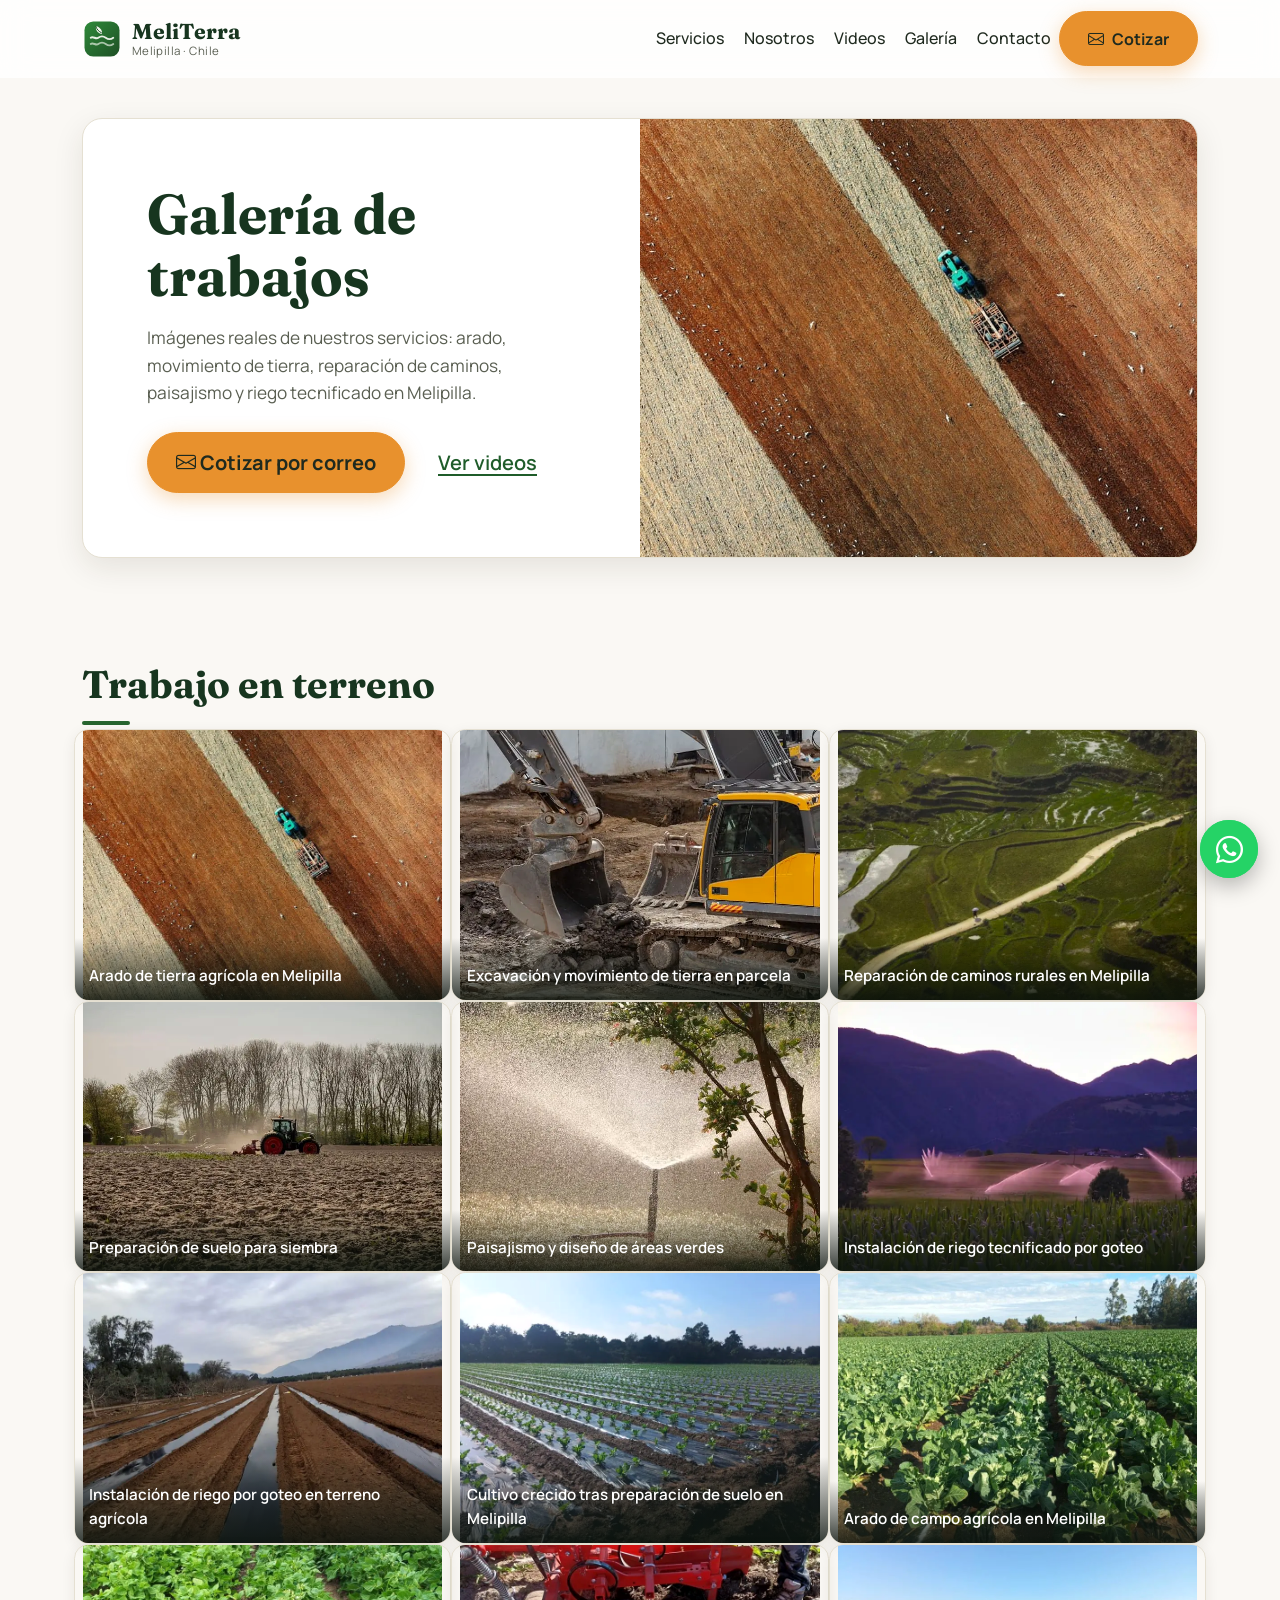
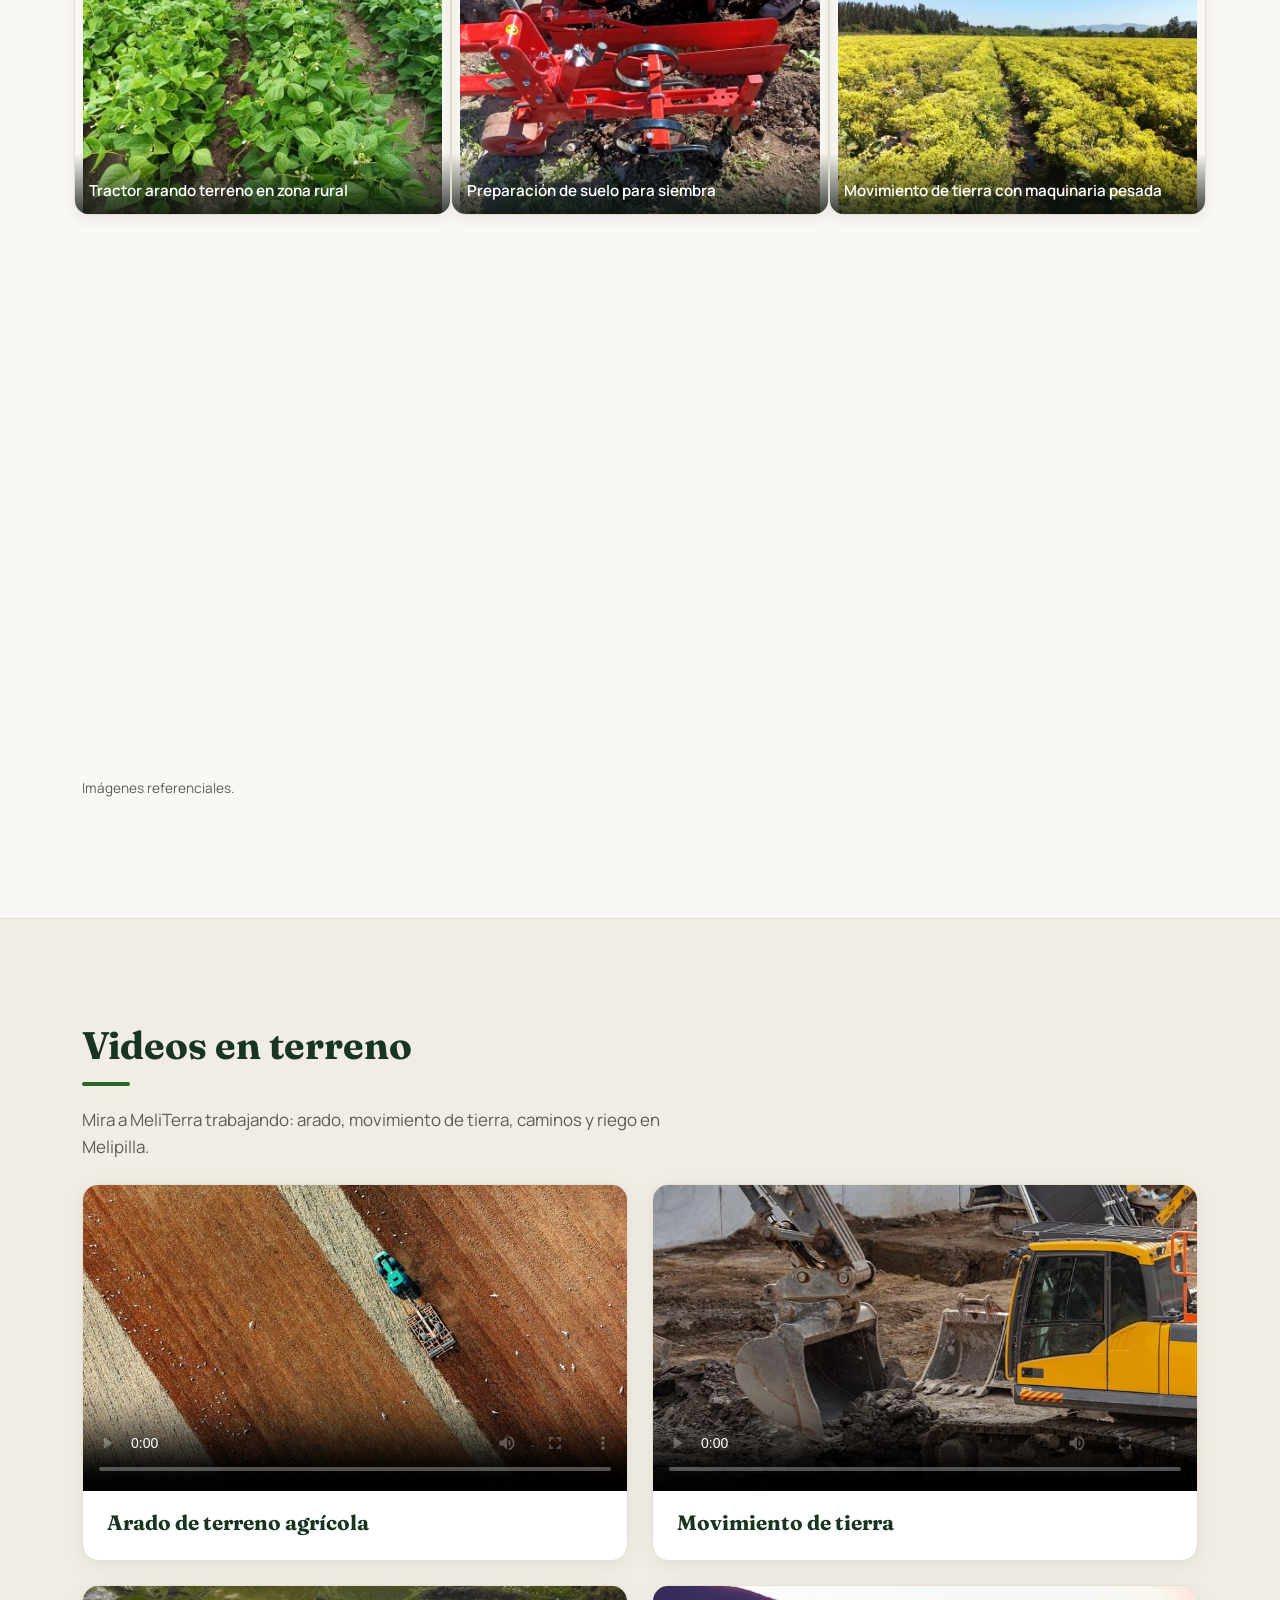
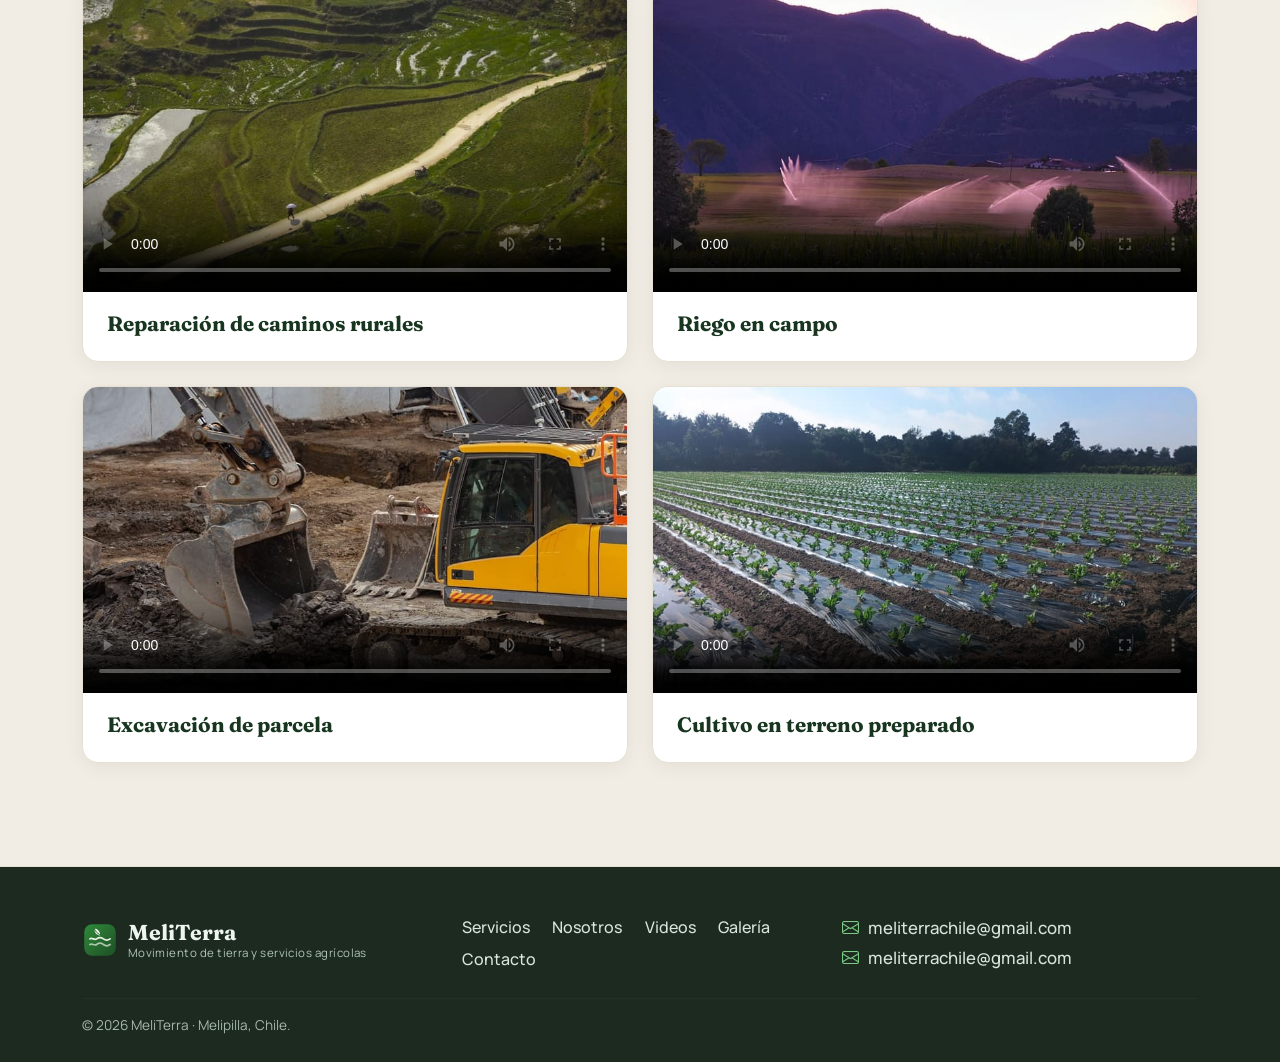
==== commit 577c5eaf: "Change CTA buttons to email, keep WhatsApp floating button" ====
--- a/galeria.html
+++ b/galeria.html
@@ -62,8 +62,8 @@
           </span>
         </a>
         <div class="d-flex align-items-center gap-2 order-lg-2">
-          <a class="btn btn-primary btn-wa-nav d-none d-sm-inline-flex align-items-center gap-2" href="https://wa.me/56998122138?text=Hola%20MeliTerra%2C%20quiero%20cotizar%20un%20servicio" target="_blank" rel="noopener">
-            <i class="bi bi-whatsapp" aria-hidden="true"></i> Cotizar
+          <a class="btn btn-primary btn-wa-nav d-none d-sm-inline-flex align-items-center gap-2" href="mailto:meliterrachile@gmail.com?subject=Cotizaci%C3%B3n%20MeliTerra&body=Hola%20MeliTerra%2C%20quiero%20cotizar%20un%20servicio" target="_blank" rel="noopener">
+            <i class="bi bi-envelope" aria-hidden="true"></i> Cotizar
           </a>
           <button class="navbar-toggler border-0" type="button" data-bs-toggle="collapse" data-bs-target="#navMenu" aria-controls="navMenu" aria-expanded="false" aria-label="Abrir menú">
             <span class="navbar-toggler-icon"></span>
@@ -93,8 +93,8 @@
               Imágenes reales de nuestros servicios: arado, movimiento de tierra, reparación de caminos, paisajismo y riego tecnificado en Melipilla.
             </p>
             <div class="hero-actions d-flex flex-wrap align-items-center gap-3">
-              <a class="btn btn-primary btn-lg" href="https://wa.me/56998122138?text=Hola%20MeliTerra%2C%20quiero%20cotizar%20un%20servicio" target="_blank" rel="noopener">
-                <i class="bi bi-whatsapp" aria-hidden="true"></i> Cotizar por WhatsApp
+              <a class="btn btn-primary btn-lg" href="mailto:meliterrachile@gmail.com?subject=Cotizaci%C3%B3n%20MeliTerra&body=Hola%20MeliTerra%2C%20quiero%20cotizar%20un%20servicio" target="_blank" rel="noopener">
+                <i class="bi bi-envelope" aria-hidden="true"></i> Cotizar por correo
               </a>
               <a class="btn btn-link btn-lg" href="#videos">Ver videos</a>
             </div>
@@ -334,7 +334,7 @@
           </ul>
         </div>
         <div class="col-lg-4">
-          <p class="footer-contact mb-1"><i class="bi bi-whatsapp" aria-hidden="true"></i> +56 9 9812 2138</p>
+          <p class="footer-contact mb-1"><i class="bi bi-envelope" aria-hidden="true"></i> meliterrachile@gmail.com</p>
           <p class="footer-contact mb-0"><i class="bi bi-envelope" aria-hidden="true"></i> meliterrachile@gmail.com</p>
         </div>
       </div>
--- a/assets/css/styles.css
+++ b/assets/css/styles.css
@@ -575,6 +575,7 @@
   font-weight: 500;
 }
 .footer-links a:hover { color: #7cc986; text-decoration: underline; text-underline-offset: 3px; }
+.footer-contact { color: #d8e4dc; font-weight: 500; }
 .footer-contact i { color: #7cc986; margin-right: .4rem; }
 .footer-rule { border-color: rgba(255, 255, 255, .12); margin: 1.6rem 0 1rem; }
 .footer-copy { font-size: .85rem; color: #a8b8ad; }
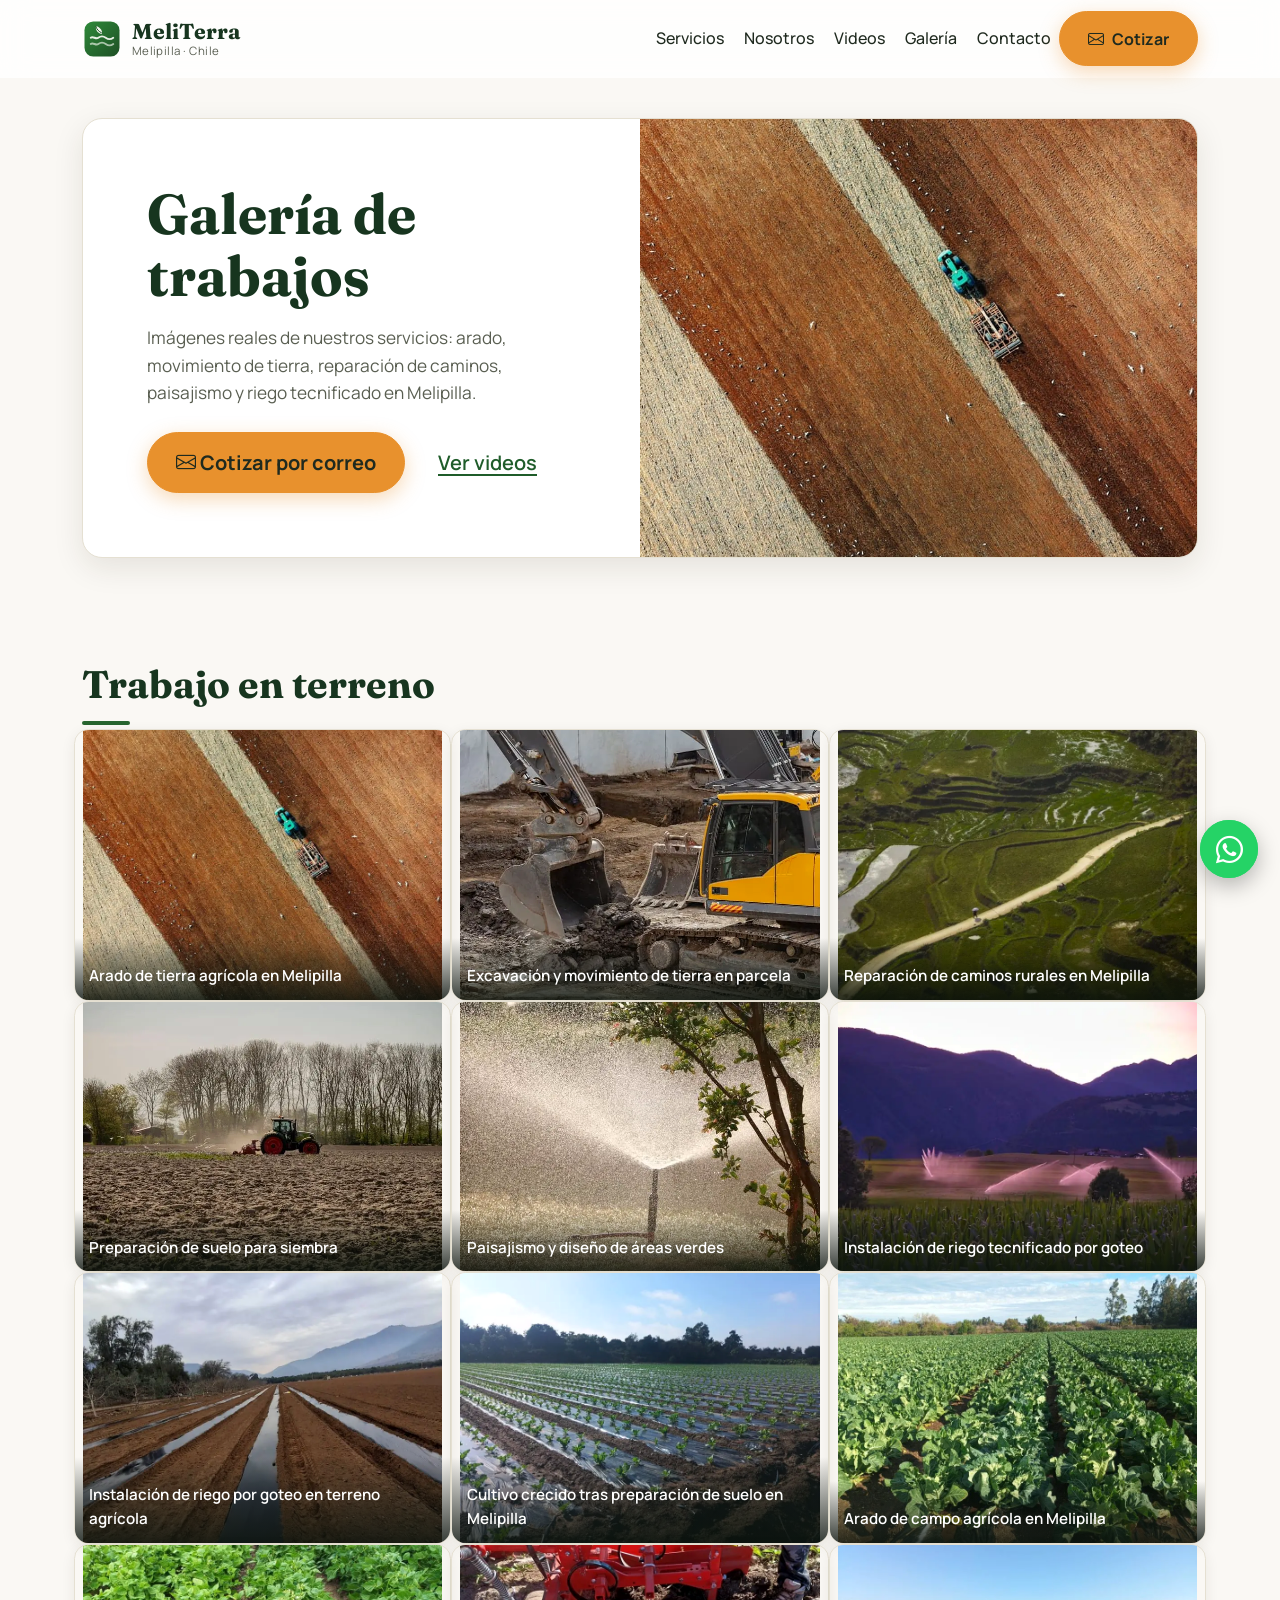
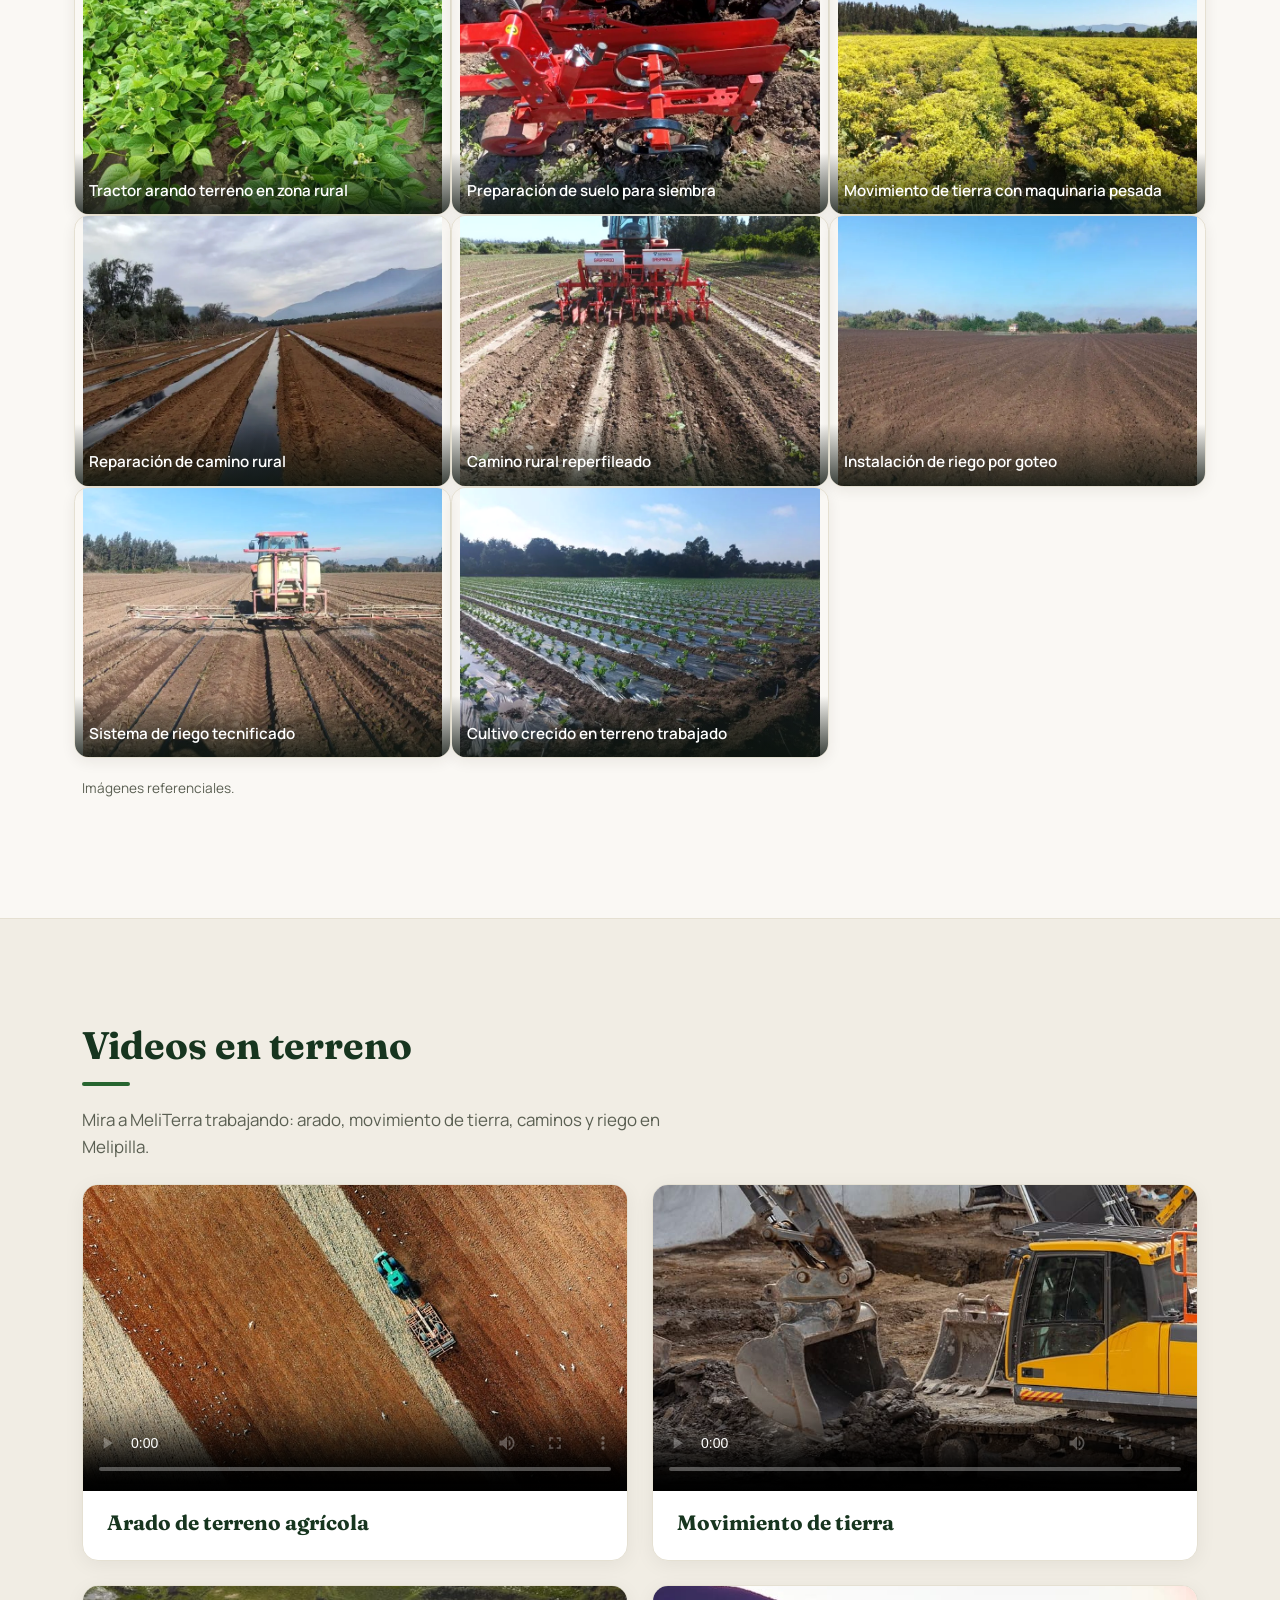
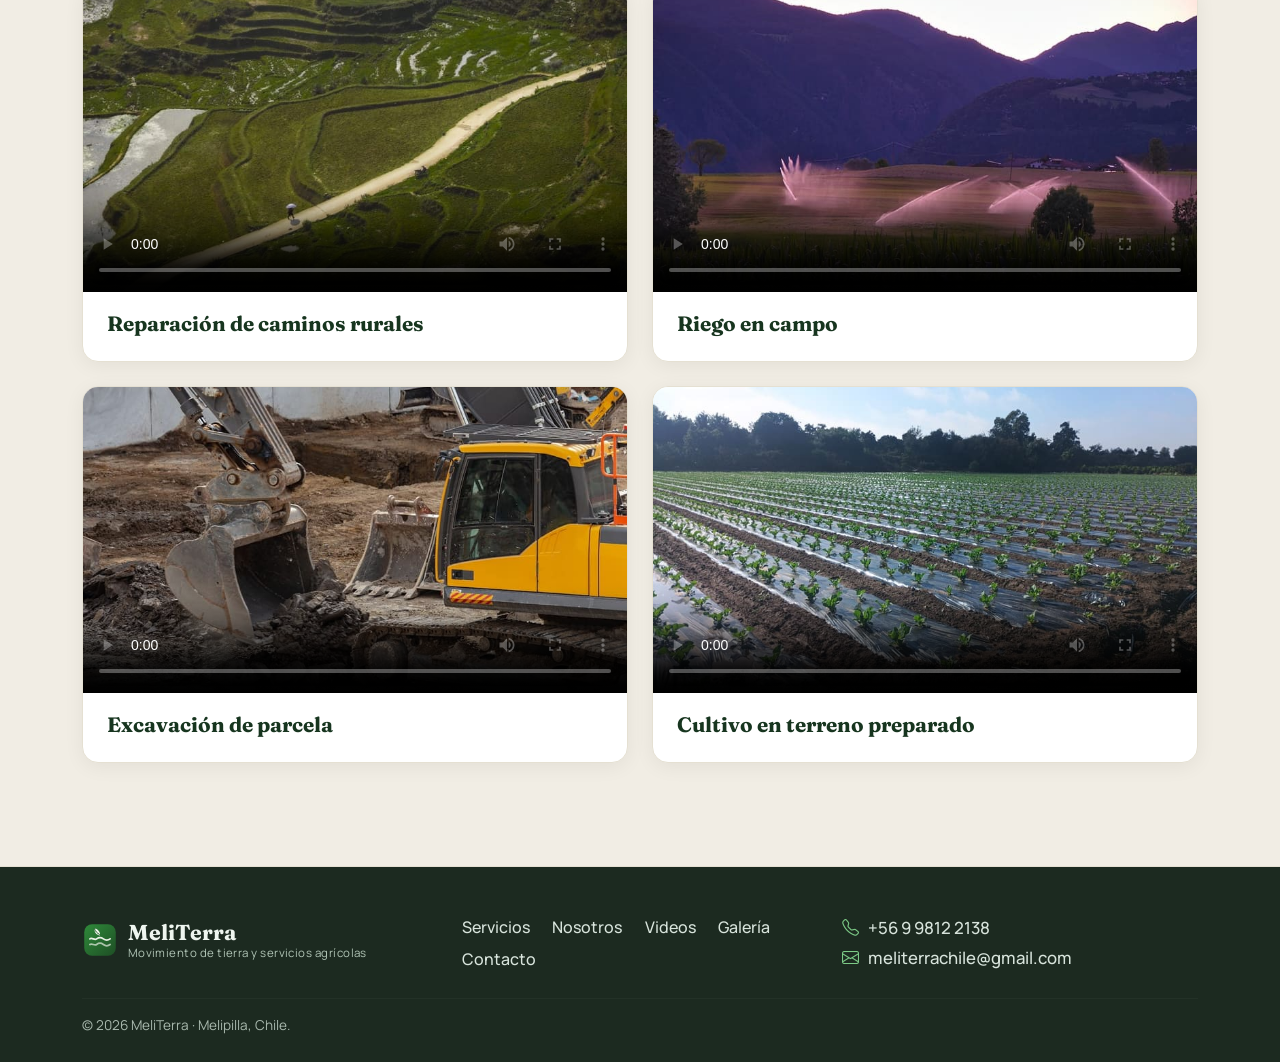
==== commit 7947e950: "Fix footer: restore phone number, remove duplicate email" ====
--- a/galeria.html
+++ b/galeria.html
@@ -334,7 +334,7 @@
           </ul>
         </div>
         <div class="col-lg-4">
-          <p class="footer-contact mb-1"><i class="bi bi-envelope" aria-hidden="true"></i> meliterrachile@gmail.com</p>
+          <p class="footer-contact mb-1"><i class="bi bi-telephone" aria-hidden="true"></i> +56 9 9812 2138</p>
           <p class="footer-contact mb-0"><i class="bi bi-envelope" aria-hidden="true"></i> meliterrachile@gmail.com</p>
         </div>
       </div>
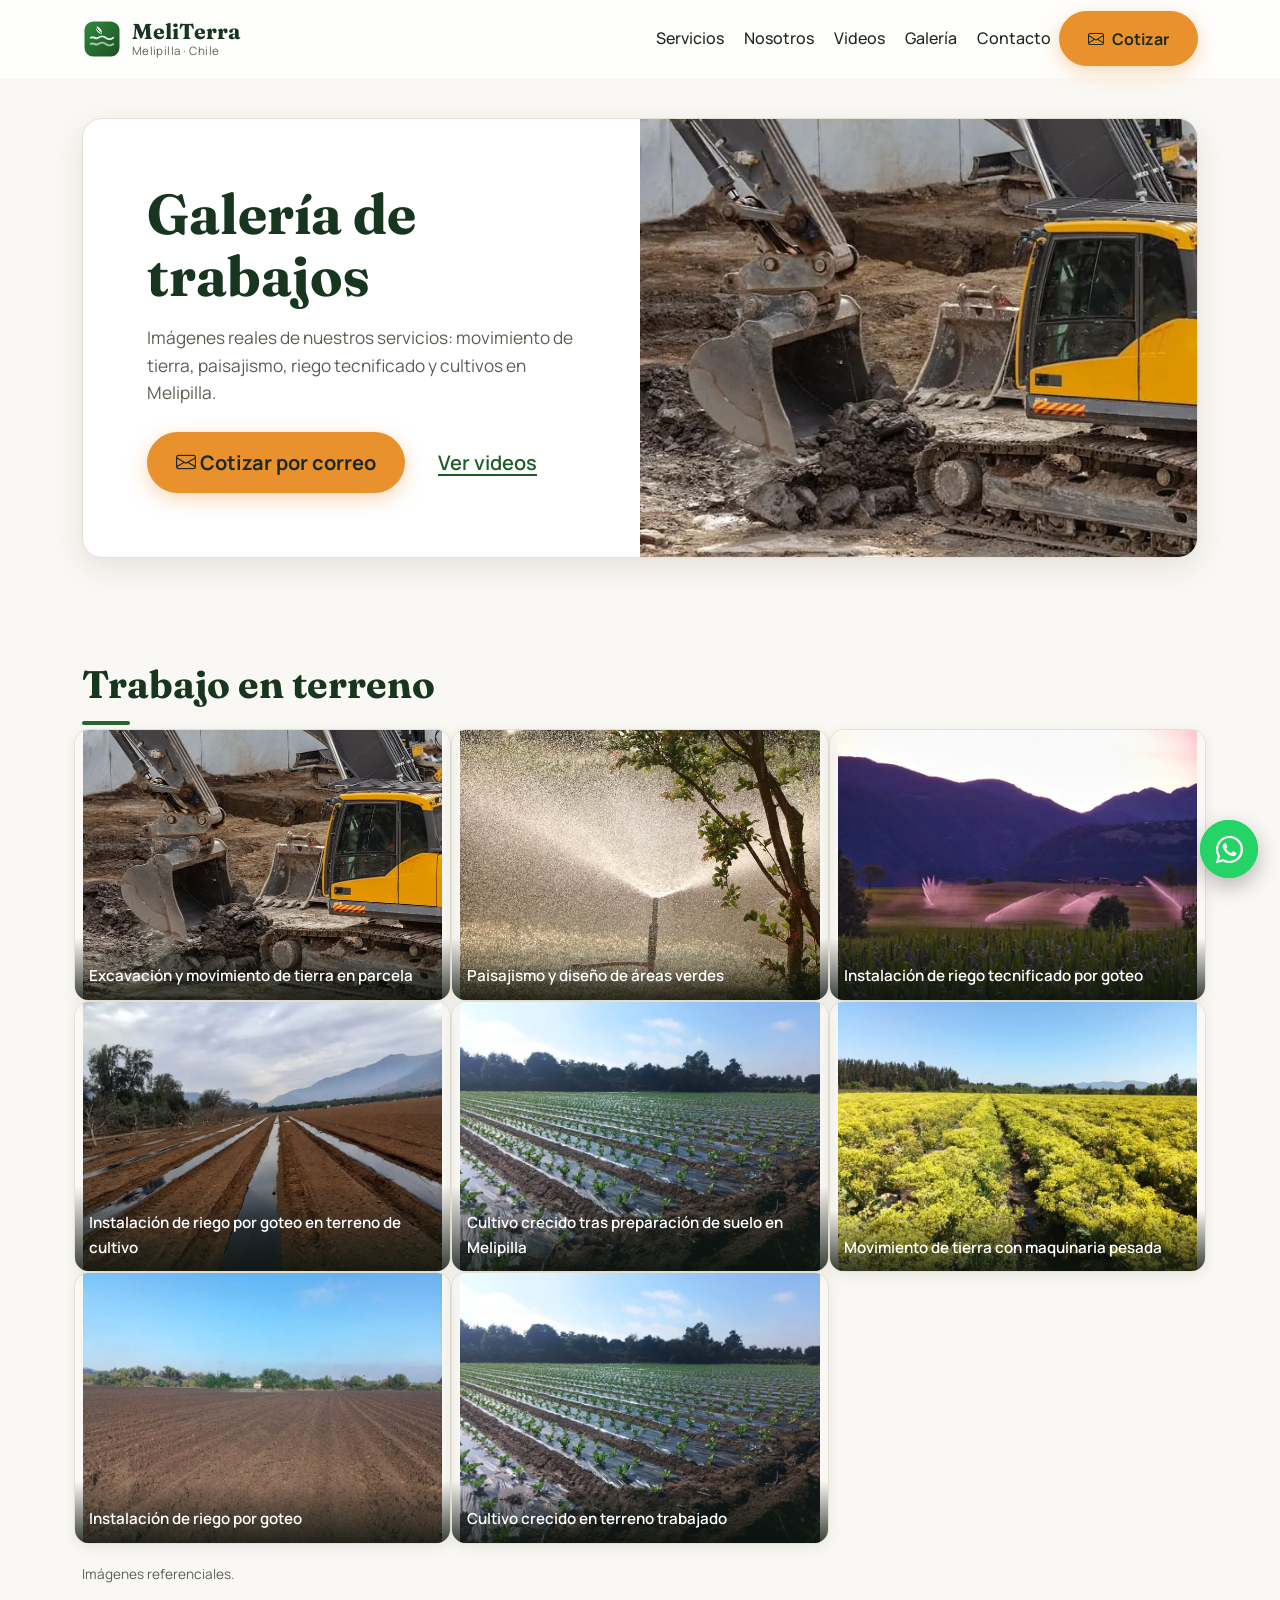
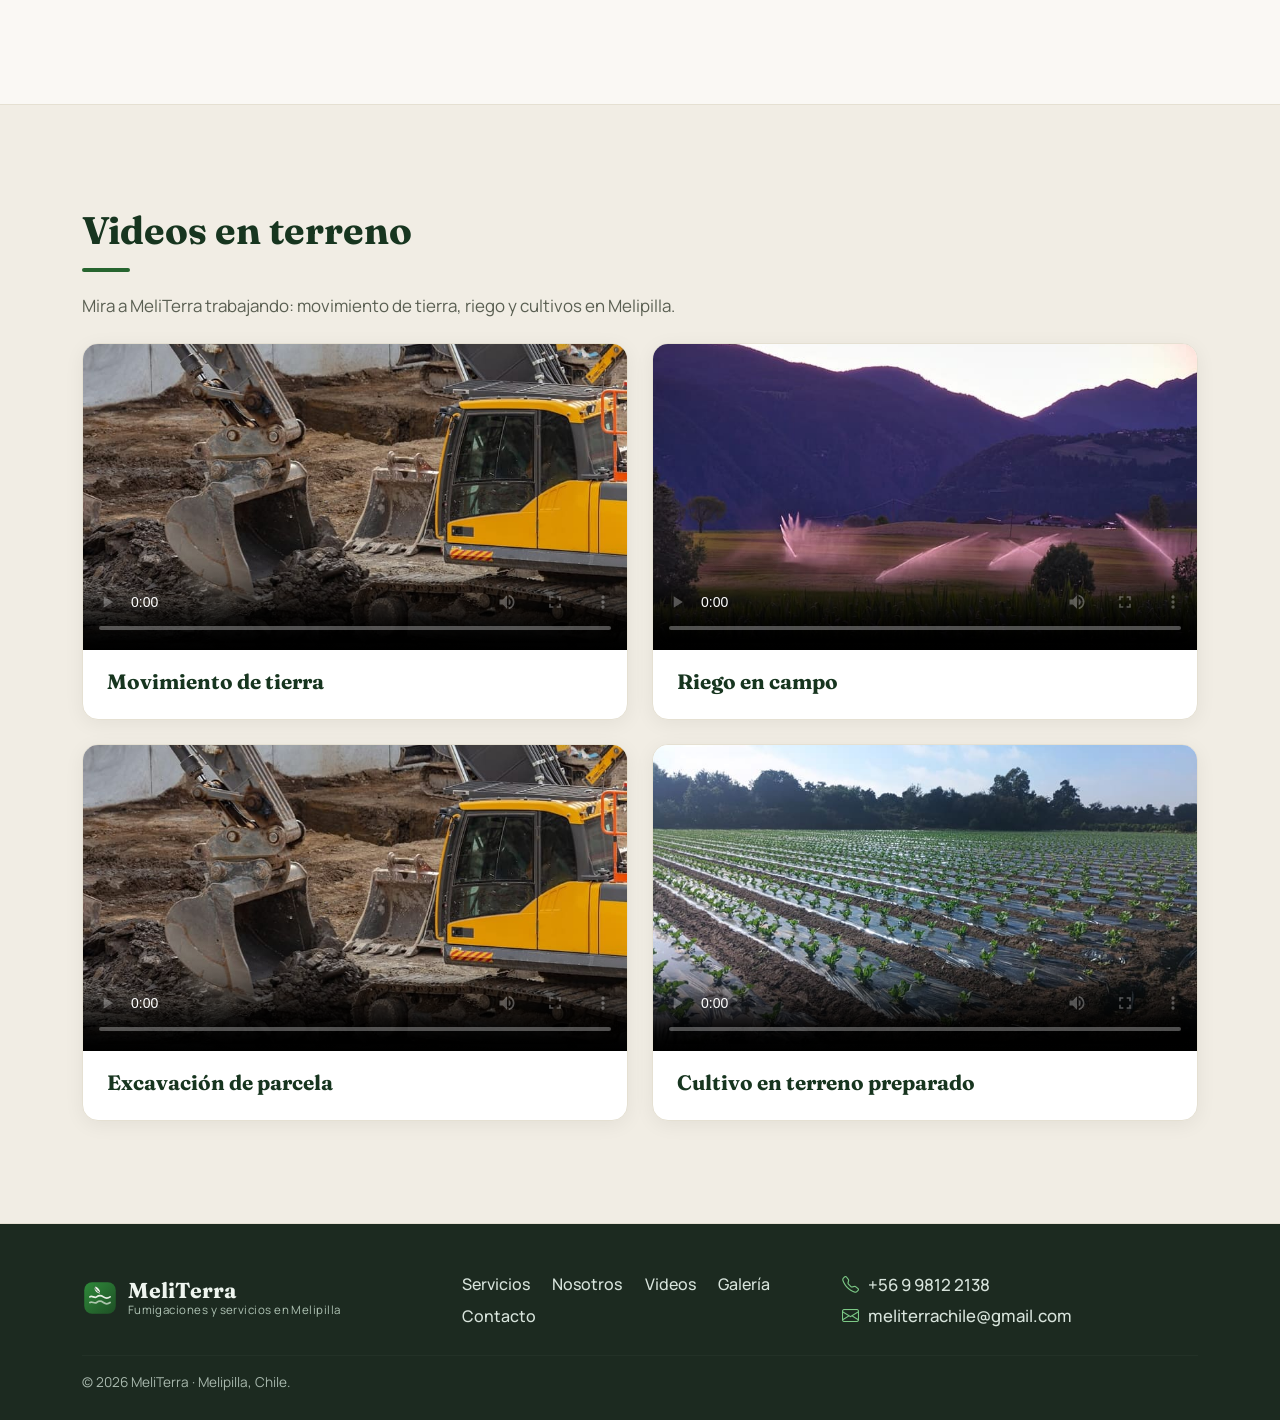
==== commit f2168a86: "feat: enfoque en fumigaciones y limpieza de servicios" ====
--- a/galeria.html
+++ b/galeria.html
@@ -4,17 +4,17 @@
   <meta charset="UTF-8">
   <meta name="viewport" content="width=device-width, initial-scale=1">
   <title>Galería y Videos — MeliTerra Melipilla</title>
-  <meta name="description" content="Galería de fotos y videos de MeliTerra: arado, movimiento de tierra, reparación de caminos, paisajismo y riego tecnificado en Melipilla y alrededores.">
+  <meta name="description" content="Galería de fotos y videos de MeliTerra: movimiento de tierra, paisajismo, riego tecnificado y cultivos en Melipilla y alrededores.">
   <meta name="theme-color" content="#27652f">
   <meta property="og:title" content="Galería y Videos — MeliTerra Melipilla">
-  <meta property="og:description" content="Fotos y videos de arado, movimiento de tierra, reparación de caminos, paisajismo y riego en Melipilla.">
+  <meta property="og:description" content="Fotos y videos de movimiento de tierra, paisajismo, riego tecnificado y cultivos en Melipilla.">
   <meta property="og:type" content="website">
   <meta property="og:url" content="https://meliterra.cl/galeria.html">
-  <meta property="og:image" content="https://meliterra.cl/assets/img/hero-tractor.jpg">
+  <meta property="og:image" content="https://meliterra.cl/assets/img/movimiento.jpg">
   <meta property="og:locale" content="es_CL">
   <meta name="twitter:card" content="summary_large_image">
   <meta name="twitter:title" content="Galería — MeliTerra Melipilla">
-  <meta name="twitter:image" content="https://meliterra.cl/assets/img/hero-tractor.jpg">
+  <meta name="twitter:image" content="https://meliterra.cl/assets/img/movimiento.jpg">
   <link rel="canonical" href="https://meliterra.cl/galeria.html">
   <link rel="icon" href="assets/logo.svg" type="image/svg+xml">
   <link rel="preconnect" href="https://fonts.googleapis.com">
@@ -28,7 +28,7 @@
     "@context": "https://schema.org",
     "@type": "CollectionPage",
     "name": "Galería y Videos — MeliTerra Melipilla",
-    "description": "Fotos y videos de arado, movimiento de tierra, reparación de caminos, paisajismo y riego tecnificado en Melipilla y alrededores.",
+    "description": "Fotos y videos de movimiento de tierra, paisajismo, riego tecnificado y cultivos en Melipilla y alrededores.",
     "url": "https://meliterra.cl/galeria.html",
     "isPartOf": {
       "@type": "WebSite",
@@ -90,7 +90,7 @@
           <div class="col-lg-6 hero-panel">
             <h1 class="hero-title">Galería de trabajos</h1>
             <p class="hero-lead">
-              Imágenes reales de nuestros servicios: arado, movimiento de tierra, reparación de caminos, paisajismo y riego tecnificado en Melipilla.
+              Imágenes reales de nuestros servicios: movimiento de tierra, paisajismo, riego tecnificado y cultivos en Melipilla.
             </p>
             <div class="hero-actions d-flex flex-wrap align-items-center gap-3">
               <a class="btn btn-primary btn-lg" href="mailto:meliterrachile@gmail.com?subject=Cotizaci%C3%B3n%20MeliTerra&body=Hola%20MeliTerra%2C%20quiero%20cotizar%20un%20servicio" target="_blank" rel="noopener">
@@ -100,7 +100,10 @@
             </div>
           </div>
           <div class="col-lg-6 hero-media">
-            <img src="assets/img/hero-tractor.jpg" alt="Tractor arando un campo en Melipilla, servicio de movimiento de tierra" class="hero-img">
+            <picture>
+              <source srcset="assets/img/movimiento.webp" type="image/webp">
+              <img src="assets/img/movimiento.jpg" alt="Retroexcavadora trabajando en movimiento de tierra en Melipilla" class="hero-img">
+            </picture>
           </div>
         </div>
       </div>
@@ -113,13 +116,6 @@
         <div class="row g-3 gallery-grid">
           <figure class="col-6 col-md-4 gallery-item reveal">
             <picture>
-              <source srcset="assets/img/hero-tractor.webp" type="image/webp">
-              <img src="assets/img/hero-tractor.jpg" alt="Tractor arando campo en Melipilla" loading="lazy">
-            </picture>
-            <figcaption>Arado de tierra agrícola en Melipilla</figcaption>
-          </figure>
-          <figure class="col-6 col-md-4 gallery-item reveal">
-            <picture>
               <source srcset="assets/img/movimiento.webp" type="image/webp">
               <img src="assets/img/movimiento.jpg" alt="Retroexcavadora en servicio de movimiento de tierra" loading="lazy">
             </picture>
@@ -127,20 +123,6 @@
           </figure>
           <figure class="col-6 col-md-4 gallery-item reveal">
             <picture>
-              <source srcset="assets/img/caminos.webp" type="image/webp">
-              <img src="assets/img/caminos.jpg" alt="Camino rural reparado en Melipilla" loading="lazy">
-            </picture>
-            <figcaption>Reparación de caminos rurales en Melipilla</figcaption>
-          </figure>
-          <figure class="col-6 col-md-4 gallery-item reveal">
-            <picture>
-              <source srcset="assets/img/arado.webp" type="image/webp">
-              <img src="assets/img/arado.jpg" alt="Preparación agrícola de tierra en Melipilla" loading="lazy">
-            </picture>
-            <figcaption>Preparación de suelo para siembra</figcaption>
-          </figure>
-          <figure class="col-6 col-md-4 gallery-item reveal">
-            <picture>
               <source srcset="assets/img/paisajismo.webp" type="image/webp">
               <img src="assets/img/paisajismo.jpg" alt="Paisajismo con riego tecnificado" loading="lazy">
             </picture>
@@ -149,16 +131,16 @@
           <figure class="col-6 col-md-4 gallery-item reveal">
             <picture>
               <source srcset="assets/img/riego.webp" type="image/webp">
-              <img src="assets/img/riego.jpg" alt="Sistema de riego tecnificado en zona agrícola" loading="lazy">
+              <img src="assets/img/riego.jpg" alt="Sistema de riego tecnificado en zona de cultivo de Melipilla" loading="lazy">
             </picture>
             <figcaption>Instalación de riego tecnificado por goteo</figcaption>
           </figure>
           <figure class="col-6 col-md-4 gallery-item reveal">
             <picture>
               <source srcset="assets/img/riego-campo-melipilla.webp" type="image/webp">
-              <img src="assets/img/riego-campo-melipilla.jpg" alt="Instalación de riego por goteo en terreno agrícola" loading="lazy">
-            </picture>
-            <figcaption>Instalación de riego por goteo en terreno agrícola</figcaption>
+              <img src="assets/img/riego-campo-melipilla.jpg" alt="Instalación de riego por goteo en terreno de cultivo en Melipilla" loading="lazy">
+            </picture>
+            <figcaption>Instalación de riego por goteo en terreno de cultivo</figcaption>
           </figure>
           <figure class="col-6 col-md-4 gallery-item reveal">
             <picture>
@@ -169,45 +151,10 @@
           </figure>
           <figure class="col-6 col-md-4 gallery-item reveal">
             <picture>
-              <source srcset="assets/img/arado-campo-01.webp" type="image/webp">
-              <img src="assets/img/arado-campo-01.jpg" alt="Arado de campo agrícola en Melipilla" loading="lazy">
-            </picture>
-            <figcaption>Arado de campo agrícola en Melipilla</figcaption>
-          </figure>
-          <figure class="col-6 col-md-4 gallery-item reveal">
-            <picture>
-              <source srcset="assets/img/arado-campo-02.webp" type="image/webp">
-              <img src="assets/img/arado-campo-02.jpg" alt="Tractor arando terreno en zona rural de Melipilla" loading="lazy">
-            </picture>
-            <figcaption>Tractor arando terreno en zona rural</figcaption>
-          </figure>
-          <figure class="col-6 col-md-4 gallery-item reveal">
-            <picture>
-              <source srcset="assets/img/preparacion-suelo-01.webp" type="image/webp">
-              <img src="assets/img/preparacion-suelo-01.jpg" alt="Preparación de suelo para siembra en Melipilla" loading="lazy">
-            </picture>
-            <figcaption>Preparación de suelo para siembra</figcaption>
-          </figure>
-          <figure class="col-6 col-md-4 gallery-item reveal">
-            <picture>
               <source srcset="assets/img/movimiento-tierra-01.webp" type="image/webp">
-              <img src="assets/img/movimiento-tierra-01.jpg" alt="Movimiento de tierra con maquinaria pesada" loading="lazy">
+              <img src="assets/img/movimiento-tierra-01.jpg" alt="Movimiento de tierra con maquinaria pesada en Melipilla" loading="lazy">
             </picture>
             <figcaption>Movimiento de tierra con maquinaria pesada</figcaption>
-          </figure>
-          <figure class="col-6 col-md-4 gallery-item reveal">
-            <picture>
-              <source srcset="assets/img/caminos-rurales-01.webp" type="image/webp">
-              <img src="assets/img/caminos-rurales-01.jpg" alt="Reparación de camino rural en Melipilla" loading="lazy">
-            </picture>
-            <figcaption>Reparación de camino rural</figcaption>
-          </figure>
-          <figure class="col-6 col-md-4 gallery-item reveal">
-            <picture>
-              <source srcset="assets/img/caminos-rurales-02.webp" type="image/webp">
-              <img src="assets/img/caminos-rurales-02.jpg" alt="Camino rural reperfileado en zona de Melipilla" loading="lazy">
-            </picture>
-            <figcaption>Camino rural reperfileado</figcaption>
           </figure>
           <figure class="col-6 col-md-4 gallery-item reveal">
             <picture>
@@ -218,13 +165,6 @@
           </figure>
           <figure class="col-6 col-md-4 gallery-item reveal">
             <picture>
-              <source srcset="assets/img/riego-goteo-02.webp" type="image/webp">
-              <img src="assets/img/riego-goteo-02.jpg" alt="Sistema de riego tecnificado en terreno agrícola" loading="lazy">
-            </picture>
-            <figcaption>Sistema de riego tecnificado</figcaption>
-          </figure>
-          <figure class="col-6 col-md-4 gallery-item reveal">
-            <picture>
               <source srcset="assets/img/cultivo-01.webp" type="image/webp">
               <img src="assets/img/cultivo-01.jpg" alt="Cultivo crecido en terreno trabajado por MeliTerra" loading="lazy">
             </picture>
@@ -239,20 +179,9 @@
     <section class="section section-alt" id="videos">
       <div class="container">
         <h2 class="section-title">Videos en terreno</h2>
-        <p class="section-lead mb-4">Mira a MeliTerra trabajando: arado, movimiento de tierra, caminos y riego en Melipilla.</p>
+        <p class="section-lead mb-4">Mira a MeliTerra trabajando: movimiento de tierra, riego y cultivos en Melipilla.</p>
 
         <div class="row g-4">
-          <div class="col-md-6">
-            <article class="service-card reveal">
-              <video controls preload="metadata" poster="assets/img/hero-tractor.jpg" class="w-100" style="aspect-ratio:16/9; object-fit:cover;">
-                <source src="assets/video/arado-terreno-melipilla.mp4" type="video/mp4">
-              </video>
-              <div class="service-card-body">
-                <h3>Arado de terreno agrícola</h3>
-              </div>
-            </article>
-          </div>
-
           <div class="col-md-6">
             <article class="service-card reveal">
               <video controls preload="metadata" poster="assets/img/movimiento.jpg" class="w-100" style="aspect-ratio:16/9; object-fit:cover;">
@@ -260,17 +189,6 @@
               </video>
               <div class="service-card-body">
                 <h3>Movimiento de tierra</h3>
-              </div>
-            </article>
-          </div>
-
-          <div class="col-md-6">
-            <article class="service-card reveal">
-              <video controls preload="metadata" poster="assets/img/caminos.jpg" class="w-100" style="aspect-ratio:16/9; object-fit:cover;">
-                <source src="assets/video/caminos-rurales-melipilla.mp4" type="video/mp4">
-              </video>
-              <div class="service-card-body">
-                <h3>Reparación de caminos rurales</h3>
               </div>
             </article>
           </div>
@@ -320,7 +238,7 @@
             <img src="assets/logo.svg" alt="" width="36" height="36">
             <span class="brand-text">
               <span class="brand-name">MeliTerra</span>
-              <span class="brand-sub">Movimiento de tierra y servicios agrícolas</span>
+              <span class="brand-sub">Fumigaciones y servicios en Melipilla</span>
             </span>
           </a>
         </div>
--- a/assets/css/styles.css
+++ b/assets/css/styles.css
@@ -282,6 +282,10 @@
   height: 100%;
   object-fit: cover;
 }
+.hero-img-flyer {
+  object-fit: contain;
+  background: #f7f2e8;
+}
 
 .hero-badge {
   position: absolute;
@@ -314,6 +318,24 @@
 .hero-badge strong { display: block; color: var(--mt-heading); }
 .hero-badge small { color: var(--mt-ink-muted); }
 
+@media (max-width: 991.98px) {
+  .hero-media-flyer {
+    display: flex;
+    flex-direction: column;
+    min-height: 0;
+  }
+  .hero-media-flyer .hero-img-flyer {
+    position: static;
+    height: auto;
+    aspect-ratio: 800 / 534;
+    padding-bottom: 0;
+  }
+  .hero-media-flyer .hero-badge {
+    position: static;
+    margin: 1rem;
+  }
+}
+
 /* ---------- Franja de cobertura ---------- */
 
 .coverage {
@@ -384,6 +406,11 @@
   aspect-ratio: 4 / 3;
   object-fit: cover;
   filter: saturate(1.05) contrast(1.02);
+}
+.service-card-img-contain {
+  object-fit: contain;
+  background: #f7f2e8;
+  filter: none;
 }
 .service-card-body {
   display: flex;
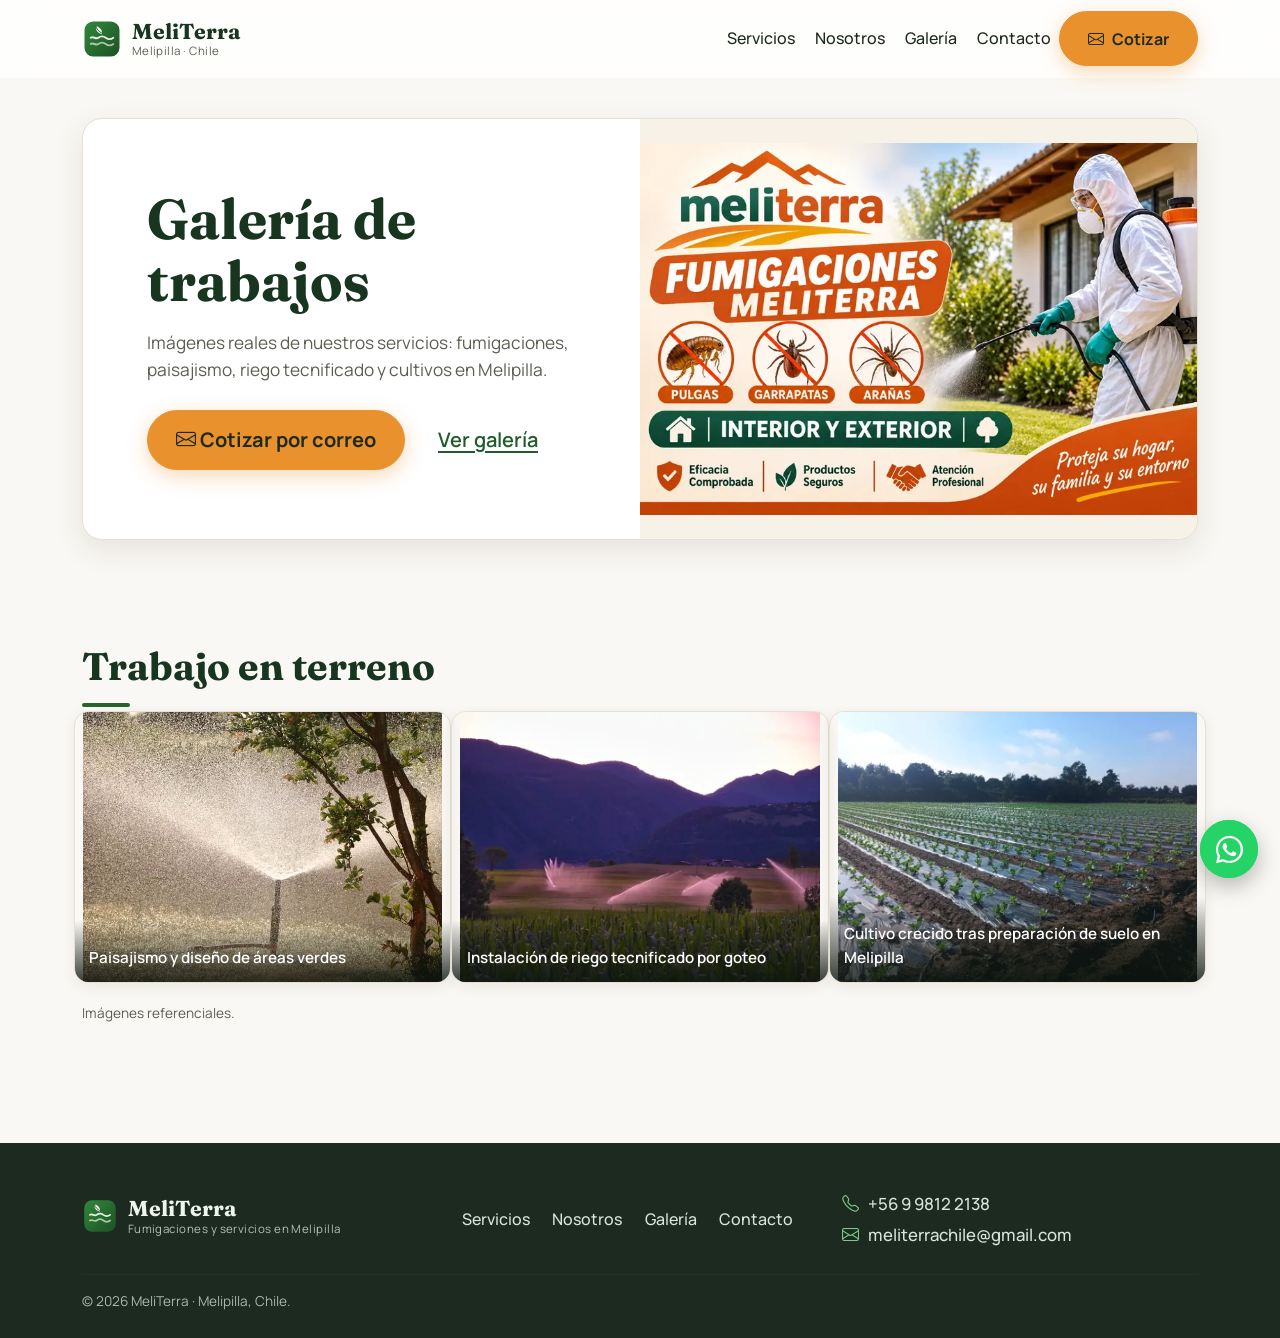
==== commit d6a47447: "refactor: quitar movimiento de tierra y seccion de videos" ====
--- a/galeria.html
+++ b/galeria.html
@@ -3,18 +3,18 @@
 <head>
   <meta charset="UTF-8">
   <meta name="viewport" content="width=device-width, initial-scale=1">
-  <title>Galería y Videos — MeliTerra Melipilla</title>
-  <meta name="description" content="Galería de fotos y videos de MeliTerra: movimiento de tierra, paisajismo, riego tecnificado y cultivos en Melipilla y alrededores.">
+  <title>Galería — MeliTerra Melipilla</title>
+  <meta name="description" content="Galería de fotos de MeliTerra: fumigaciones, paisajismo, riego tecnificado y cultivos en Melipilla y alrededores.">
   <meta name="theme-color" content="#27652f">
-  <meta property="og:title" content="Galería y Videos — MeliTerra Melipilla">
-  <meta property="og:description" content="Fotos y videos de movimiento de tierra, paisajismo, riego tecnificado y cultivos en Melipilla.">
+  <meta property="og:title" content="Galería — MeliTerra Melipilla">
+  <meta property="og:description" content="Fotos de fumigaciones, paisajismo, riego tecnificado y cultivos en Melipilla.">
   <meta property="og:type" content="website">
   <meta property="og:url" content="https://meliterra.cl/galeria.html">
-  <meta property="og:image" content="https://meliterra.cl/assets/img/movimiento.jpg">
+  <meta property="og:image" content="https://meliterra.cl/assets/img/fumigaciones-melipilla.jpg">
   <meta property="og:locale" content="es_CL">
   <meta name="twitter:card" content="summary_large_image">
   <meta name="twitter:title" content="Galería — MeliTerra Melipilla">
-  <meta name="twitter:image" content="https://meliterra.cl/assets/img/movimiento.jpg">
+  <meta name="twitter:image" content="https://meliterra.cl/assets/img/fumigaciones-melipilla.jpg">
   <link rel="canonical" href="https://meliterra.cl/galeria.html">
   <link rel="icon" href="assets/logo.svg" type="image/svg+xml">
   <link rel="preconnect" href="https://fonts.googleapis.com">
@@ -27,8 +27,8 @@
   {
     "@context": "https://schema.org",
     "@type": "CollectionPage",
-    "name": "Galería y Videos — MeliTerra Melipilla",
-    "description": "Fotos y videos de movimiento de tierra, paisajismo, riego tecnificado y cultivos en Melipilla y alrededores.",
+    "name": "Galería — MeliTerra Melipilla",
+    "description": "Fotos de fumigaciones, paisajismo, riego tecnificado y cultivos en Melipilla y alrededores.",
     "url": "https://meliterra.cl/galeria.html",
     "isPartOf": {
       "@type": "WebSite",
@@ -73,7 +73,6 @@
           <ul class="navbar-nav ms-lg-auto align-items-lg-center gap-lg-1">
             <li class="nav-item"><a class="nav-link" href="index.html#servicios">Servicios</a></li>
             <li class="nav-item"><a class="nav-link" href="index.html#nosotros">Nosotros</a></li>
-            <li class="nav-item"><a class="nav-link" href="#videos">Videos</a></li>
             <li class="nav-item"><a class="nav-link active" href="galeria.html">Galería</a></li>
             <li class="nav-item"><a class="nav-link" href="index.html#contacto">Contacto</a></li>
           </ul>
@@ -90,19 +89,19 @@
           <div class="col-lg-6 hero-panel">
             <h1 class="hero-title">Galería de trabajos</h1>
             <p class="hero-lead">
-              Imágenes reales de nuestros servicios: movimiento de tierra, paisajismo, riego tecnificado y cultivos en Melipilla.
+              Imágenes reales de nuestros servicios: fumigaciones, paisajismo, riego tecnificado y cultivos en Melipilla.
             </p>
             <div class="hero-actions d-flex flex-wrap align-items-center gap-3">
               <a class="btn btn-primary btn-lg" href="mailto:meliterrachile@gmail.com?subject=Cotizaci%C3%B3n%20MeliTerra&body=Hola%20MeliTerra%2C%20quiero%20cotizar%20un%20servicio" target="_blank" rel="noopener">
                 <i class="bi bi-envelope" aria-hidden="true"></i> Cotizar por correo
               </a>
-              <a class="btn btn-link btn-lg" href="#videos">Ver videos</a>
+              <a class="btn btn-link btn-lg" href="#galeria">Ver galería</a>
             </div>
           </div>
           <div class="col-lg-6 hero-media">
             <picture>
-              <source srcset="assets/img/movimiento.webp" type="image/webp">
-              <img src="assets/img/movimiento.jpg" alt="Retroexcavadora trabajando en movimiento de tierra en Melipilla" class="hero-img">
+              <source srcset="assets/img/fumigaciones-melipilla.webp" type="image/webp">
+              <img src="assets/img/fumigaciones-melipilla.jpg" alt="Fumigaciones MeliTerra en Melipilla: control de pulgas, garrapatas y arañas" class="hero-img hero-img-flyer">
             </picture>
           </div>
         </div>
@@ -114,13 +113,6 @@
       <div class="container">
         <h2 class="section-title">Trabajo en terreno</h2>
         <div class="row g-3 gallery-grid">
-          <figure class="col-6 col-md-4 gallery-item reveal">
-            <picture>
-              <source srcset="assets/img/movimiento.webp" type="image/webp">
-              <img src="assets/img/movimiento.jpg" alt="Retroexcavadora en servicio de movimiento de tierra" loading="lazy">
-            </picture>
-            <figcaption>Excavación y movimiento de tierra en parcela</figcaption>
-          </figure>
           <figure class="col-6 col-md-4 gallery-item reveal">
             <picture>
               <source srcset="assets/img/paisajismo.webp" type="image/webp">
@@ -137,95 +129,13 @@
           </figure>
           <figure class="col-6 col-md-4 gallery-item reveal">
             <picture>
-              <source srcset="assets/img/riego-campo-melipilla.webp" type="image/webp">
-              <img src="assets/img/riego-campo-melipilla.jpg" alt="Instalación de riego por goteo en terreno de cultivo en Melipilla" loading="lazy">
-            </picture>
-            <figcaption>Instalación de riego por goteo en terreno de cultivo</figcaption>
-          </figure>
-          <figure class="col-6 col-md-4 gallery-item reveal">
-            <picture>
               <source srcset="assets/img/cultivo-melipilla.webp" type="image/webp">
               <img src="assets/img/cultivo-melipilla.jpg" alt="Cultivo crecido tras preparación de suelo en Melipilla" loading="lazy">
             </picture>
             <figcaption>Cultivo crecido tras preparación de suelo en Melipilla</figcaption>
           </figure>
-          <figure class="col-6 col-md-4 gallery-item reveal">
-            <picture>
-              <source srcset="assets/img/movimiento-tierra-01.webp" type="image/webp">
-              <img src="assets/img/movimiento-tierra-01.jpg" alt="Movimiento de tierra con maquinaria pesada en Melipilla" loading="lazy">
-            </picture>
-            <figcaption>Movimiento de tierra con maquinaria pesada</figcaption>
-          </figure>
-          <figure class="col-6 col-md-4 gallery-item reveal">
-            <picture>
-              <source srcset="assets/img/riego-goteo-01.webp" type="image/webp">
-              <img src="assets/img/riego-goteo-01.jpg" alt="Instalación de riego por goteo en Melipilla" loading="lazy">
-            </picture>
-            <figcaption>Instalación de riego por goteo</figcaption>
-          </figure>
-          <figure class="col-6 col-md-4 gallery-item reveal">
-            <picture>
-              <source srcset="assets/img/cultivo-01.webp" type="image/webp">
-              <img src="assets/img/cultivo-01.jpg" alt="Cultivo crecido en terreno trabajado por MeliTerra" loading="lazy">
-            </picture>
-            <figcaption>Cultivo crecido en terreno trabajado</figcaption>
-          </figure>
         </div>
         <p class="gallery-note text-body-secondary">Imágenes referenciales.</p>
-      </div>
-    </section>
-
-    <!-- VIDEOS -->
-    <section class="section section-alt" id="videos">
-      <div class="container">
-        <h2 class="section-title">Videos en terreno</h2>
-        <p class="section-lead mb-4">Mira a MeliTerra trabajando: movimiento de tierra, riego y cultivos en Melipilla.</p>
-
-        <div class="row g-4">
-          <div class="col-md-6">
-            <article class="service-card reveal">
-              <video controls preload="metadata" poster="assets/img/movimiento.jpg" class="w-100" style="aspect-ratio:16/9; object-fit:cover;">
-                <source src="assets/video/movimiento-tierra-melipilla.mp4" type="video/mp4">
-              </video>
-              <div class="service-card-body">
-                <h3>Movimiento de tierra</h3>
-              </div>
-            </article>
-          </div>
-
-          <div class="col-md-6">
-            <article class="service-card reveal">
-              <video controls preload="metadata" poster="assets/img/riego.jpg" class="w-100" style="aspect-ratio:16/9; object-fit:cover;">
-                <source src="assets/video/riego-campo-melipilla.mp4" type="video/mp4">
-              </video>
-              <div class="service-card-body">
-                <h3>Riego en campo</h3>
-              </div>
-            </article>
-          </div>
-
-          <div class="col-md-6">
-            <article class="service-card reveal">
-              <video controls preload="metadata" poster="assets/img/movimiento.jpg" class="w-100" style="aspect-ratio:16/9; object-fit:cover;">
-                <source src="assets/video/excavacion-parcela-melipilla.mp4" type="video/mp4">
-              </video>
-              <div class="service-card-body">
-                <h3>Excavación de parcela</h3>
-              </div>
-            </article>
-          </div>
-
-          <div class="col-md-6">
-            <article class="service-card reveal">
-              <video controls preload="metadata" poster="assets/img/cultivo-melipilla.jpg" class="w-100" style="aspect-ratio:16/9; object-fit:cover;">
-                <source src="assets/video/cultivo-melipilla.mp4" type="video/mp4">
-              </video>
-              <div class="service-card-body">
-                <h3>Cultivo en terreno preparado</h3>
-              </div>
-            </article>
-          </div>
-        </div>
       </div>
     </section>
   </main>
@@ -246,7 +156,6 @@
           <ul class="footer-links list-unstyled">
             <li><a href="index.html#servicios">Servicios</a></li>
             <li><a href="index.html#nosotros">Nosotros</a></li>
-            <li><a href="#videos">Videos</a></li>
             <li><a href="galeria.html">Galería</a></li>
             <li><a href="index.html#contacto">Contacto</a></li>
           </ul>
--- a/assets/css/styles.css
+++ b/assets/css/styles.css
@@ -361,29 +361,6 @@
 
 /* ---------- Servicios ---------- */
 
-.service-feature {
-  border: 1px solid var(--mt-border);
-  border-radius: 1.1rem;
-  overflow: hidden;
-  background: var(--mt-surface);
-  margin-bottom: 1.5rem;
-  box-shadow: var(--mt-shadow-sm);
-}
-.service-feature-img {
-  width: 100%;
-  height: 100%;
-  min-height: 300px;
-  object-fit: cover;
-  filter: saturate(1.05) contrast(1.02);
-}
-.service-feature-body {
-  padding: clamp(1.5rem, 4vw, 2.75rem);
-}
-.service-feature-body p {
-  color: var(--mt-ink-muted);
-  max-width: 52ch;
-}
-
 .service-grid { align-items: stretch; --bs-gutter-x: 2rem; --bs-gutter-y: 2rem; }
 .service-card {
   height: 100%;
@@ -688,7 +665,6 @@
   }
   .hero-media { min-height: 340px; }
   .coverage-list { justify-content: flex-start; }
-  .service-feature-img { min-height: 240px; }
 }
 
 @media (max-width: 575.98px) {
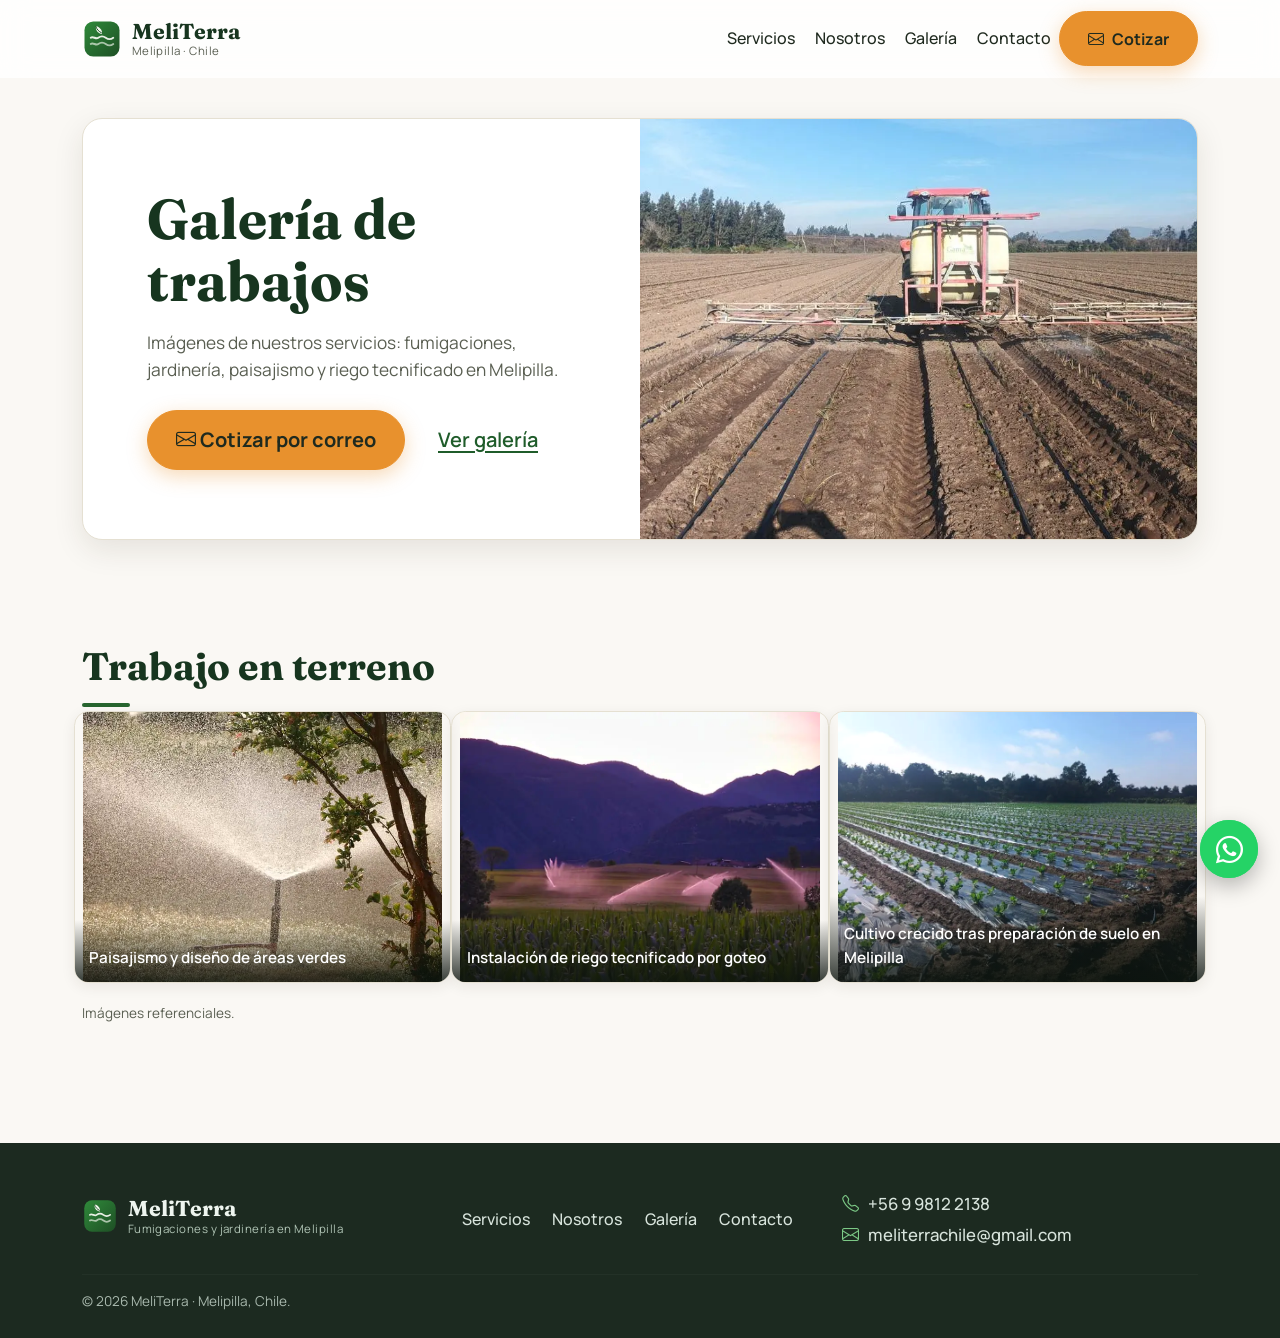
==== commit 9616e98a: "feat: portada 50/50 fumigaciones y jardineria" ====
--- a/galeria.html
+++ b/galeria.html
@@ -4,17 +4,17 @@
   <meta charset="UTF-8">
   <meta name="viewport" content="width=device-width, initial-scale=1">
   <title>Galería — MeliTerra Melipilla</title>
-  <meta name="description" content="Galería de fotos de MeliTerra: fumigaciones, paisajismo, riego tecnificado y cultivos en Melipilla y alrededores.">
+  <meta name="description" content="Galería de fotos de MeliTerra: fumigaciones, jardinería, paisajismo y riego tecnificado en Melipilla y alrededores.">
   <meta name="theme-color" content="#27652f">
   <meta property="og:title" content="Galería — MeliTerra Melipilla">
-  <meta property="og:description" content="Fotos de fumigaciones, paisajismo, riego tecnificado y cultivos en Melipilla.">
+  <meta property="og:description" content="Fotos de fumigaciones, jardinería, paisajismo y riego tecnificado en Melipilla.">
   <meta property="og:type" content="website">
   <meta property="og:url" content="https://meliterra.cl/galeria.html">
-  <meta property="og:image" content="https://meliterra.cl/assets/img/fumigaciones-melipilla.jpg">
+  <meta property="og:image" content="https://meliterra.cl/assets/img/paisajismo.jpg">
   <meta property="og:locale" content="es_CL">
   <meta name="twitter:card" content="summary_large_image">
   <meta name="twitter:title" content="Galería — MeliTerra Melipilla">
-  <meta name="twitter:image" content="https://meliterra.cl/assets/img/fumigaciones-melipilla.jpg">
+  <meta name="twitter:image" content="https://meliterra.cl/assets/img/paisajismo.jpg">
   <link rel="canonical" href="https://meliterra.cl/galeria.html">
   <link rel="icon" href="assets/logo.svg" type="image/svg+xml">
   <link rel="preconnect" href="https://fonts.googleapis.com">
@@ -28,7 +28,7 @@
     "@context": "https://schema.org",
     "@type": "CollectionPage",
     "name": "Galería — MeliTerra Melipilla",
-    "description": "Fotos de fumigaciones, paisajismo, riego tecnificado y cultivos en Melipilla y alrededores.",
+    "description": "Fotos de fumigaciones, jardinería, paisajismo y riego tecnificado en Melipilla y alrededores.",
     "url": "https://meliterra.cl/galeria.html",
     "isPartOf": {
       "@type": "WebSite",
@@ -89,7 +89,7 @@
           <div class="col-lg-6 hero-panel">
             <h1 class="hero-title">Galería de trabajos</h1>
             <p class="hero-lead">
-              Imágenes reales de nuestros servicios: fumigaciones, paisajismo, riego tecnificado y cultivos en Melipilla.
+              Imágenes de nuestros servicios: fumigaciones, jardinería, paisajismo y riego tecnificado en Melipilla.
             </p>
             <div class="hero-actions d-flex flex-wrap align-items-center gap-3">
               <a class="btn btn-primary btn-lg" href="mailto:meliterrachile@gmail.com?subject=Cotizaci%C3%B3n%20MeliTerra&body=Hola%20MeliTerra%2C%20quiero%20cotizar%20un%20servicio" target="_blank" rel="noopener">
@@ -100,8 +100,8 @@
           </div>
           <div class="col-lg-6 hero-media">
             <picture>
-              <source srcset="assets/img/fumigaciones-melipilla.webp" type="image/webp">
-              <img src="assets/img/fumigaciones-melipilla.jpg" alt="Fumigaciones MeliTerra en Melipilla: control de pulgas, garrapatas y arañas" class="hero-img hero-img-flyer">
+              <source srcset="assets/img/fumigacion-campo-melipilla.webp" type="image/webp">
+              <img src="assets/img/fumigacion-campo-melipilla.jpg" alt="Fumigación agrícola con pulverizador en Melipilla" class="hero-img" fetchpriority="high">
             </picture>
           </div>
         </div>
@@ -148,7 +148,7 @@
             <img src="assets/logo.svg" alt="" width="36" height="36">
             <span class="brand-text">
               <span class="brand-name">MeliTerra</span>
-              <span class="brand-sub">Fumigaciones y servicios en Melipilla</span>
+              <span class="brand-sub">Fumigaciones y jardinería en Melipilla</span>
             </span>
           </a>
         </div>
--- a/assets/css/styles.css
+++ b/assets/css/styles.css
@@ -60,8 +60,9 @@
 }
 
 section[id],
-main[id] {
-  scroll-margin-top: 76px;
+main[id],
+article[id] {
+  scroll-margin-top: 96px;
 }
 
 ::selection {
@@ -282,58 +283,72 @@
   height: 100%;
   object-fit: cover;
 }
-.hero-img-flyer {
-  object-fit: contain;
-  background: #f7f2e8;
-}
-
-.hero-badge {
+
+.hero-duo {
+  display: grid;
+  grid-template-rows: 1fr 1fr;
+  min-height: 420px;
+  background: var(--mt-hero-media-bg);
+}
+.hero-tile {
+  position: relative;
+  display: block;
+  overflow: hidden;
+  color: #fff;
+  text-decoration: none;
+}
+.hero-tile + .hero-tile {
+  border-top: 1px solid rgba(255, 255, 255, .35);
+}
+.hero-tile-img {
   position: absolute;
-  left: 1.25rem;
-  bottom: 1.25rem;
-  display: flex;
-  align-items: center;
-  gap: .8rem;
-  max-width: calc(100% - 2.5rem);
-  padding: .85rem 1.1rem;
-  border-radius: .9rem;
-  background: color-mix(in srgb, var(--mt-surface) 88%, transparent);
-  -webkit-backdrop-filter: blur(10px);
-  backdrop-filter: blur(10px);
-  border: 1px solid var(--mt-border);
-  box-shadow: var(--mt-shadow-sm);
-}
-.hero-badge-icon {
+  inset: 0;
+  width: 100%;
+  height: 100%;
+  object-fit: cover;
+  transition: transform .5s cubic-bezier(.22, .61, .36, 1);
+}
+.hero-tile::after {
+  content: "";
+  position: absolute;
+  inset: 0;
+  background: linear-gradient(to top, rgba(12, 20, 14, .82), rgba(12, 20, 14, .18) 50%, transparent 78%);
+}
+.hero-tile:hover .hero-tile-img,
+.hero-tile:focus-visible .hero-tile-img {
+  transform: scale(1.05);
+}
+.hero-tile-label {
+  position: absolute;
+  z-index: 1;
+  left: 1.2rem;
+  bottom: 1.1rem;
+  display: flex;
+  align-items: center;
+  gap: .75rem;
+}
+.hero-tile-icon {
   flex: 0 0 auto;
-  width: 40px;
-  height: 40px;
+  width: 42px;
+  height: 42px;
   display: inline-flex;
   align-items: center;
   justify-content: center;
   border-radius: 50%;
-  background: var(--bs-primary);
+  background: var(--color-accent);
+  color: #1f2a1f;
+  font-size: 1.15rem;
+}
+.hero-tile-label strong {
+  display: block;
+  font-family: "Fraunces", Georgia, serif;
+  font-size: 1.15rem;
+  line-height: 1.1;
   color: #fff;
-  font-size: 1.1rem;
-}
-.hero-badge strong { display: block; color: var(--mt-heading); }
-.hero-badge small { color: var(--mt-ink-muted); }
-
-@media (max-width: 991.98px) {
-  .hero-media-flyer {
-    display: flex;
-    flex-direction: column;
-    min-height: 0;
-  }
-  .hero-media-flyer .hero-img-flyer {
-    position: static;
-    height: auto;
-    aspect-ratio: 800 / 534;
-    padding-bottom: 0;
-  }
-  .hero-media-flyer .hero-badge {
-    position: static;
-    margin: 1rem;
-  }
+}
+.hero-tile-label small {
+  color: rgba(255, 255, 255, .85);
+  font-size: .8rem;
 }
 
 /* ---------- Franja de cobertura ---------- */
@@ -401,6 +416,22 @@
   color: var(--mt-ink-muted);
   flex: 1;
   margin: 0;
+}
+.service-points {
+  display: grid;
+  gap: .45rem;
+  margin: 0;
+}
+.service-points li {
+  display: flex;
+  align-items: flex-start;
+  gap: .5rem;
+  font-size: .95rem;
+  color: var(--mt-ink-muted);
+}
+.service-points i {
+  color: var(--bs-primary);
+  margin-top: .15rem;
 }
 .service-card-body .btn {
   align-self: flex-start;
@@ -664,6 +695,7 @@
     box-shadow: var(--mt-shadow-sm);
   }
   .hero-media { min-height: 340px; }
+  .hero-duo { min-height: 380px; }
   .coverage-list { justify-content: flex-start; }
 }
 
@@ -671,6 +703,7 @@
   .section { padding: 3.25rem 0; }
   .hero { padding-top: 1.5rem; }
   .hero-media { min-height: 280px; }
+  .hero-duo { min-height: 320px; }
   .gallery-item figcaption { font-size: .82rem; padding-top: 1.2rem; }
   .wa-float { width: 54px; height: 54px; font-size: 1.55rem; right: 1rem; bottom: 1rem; }
 }
